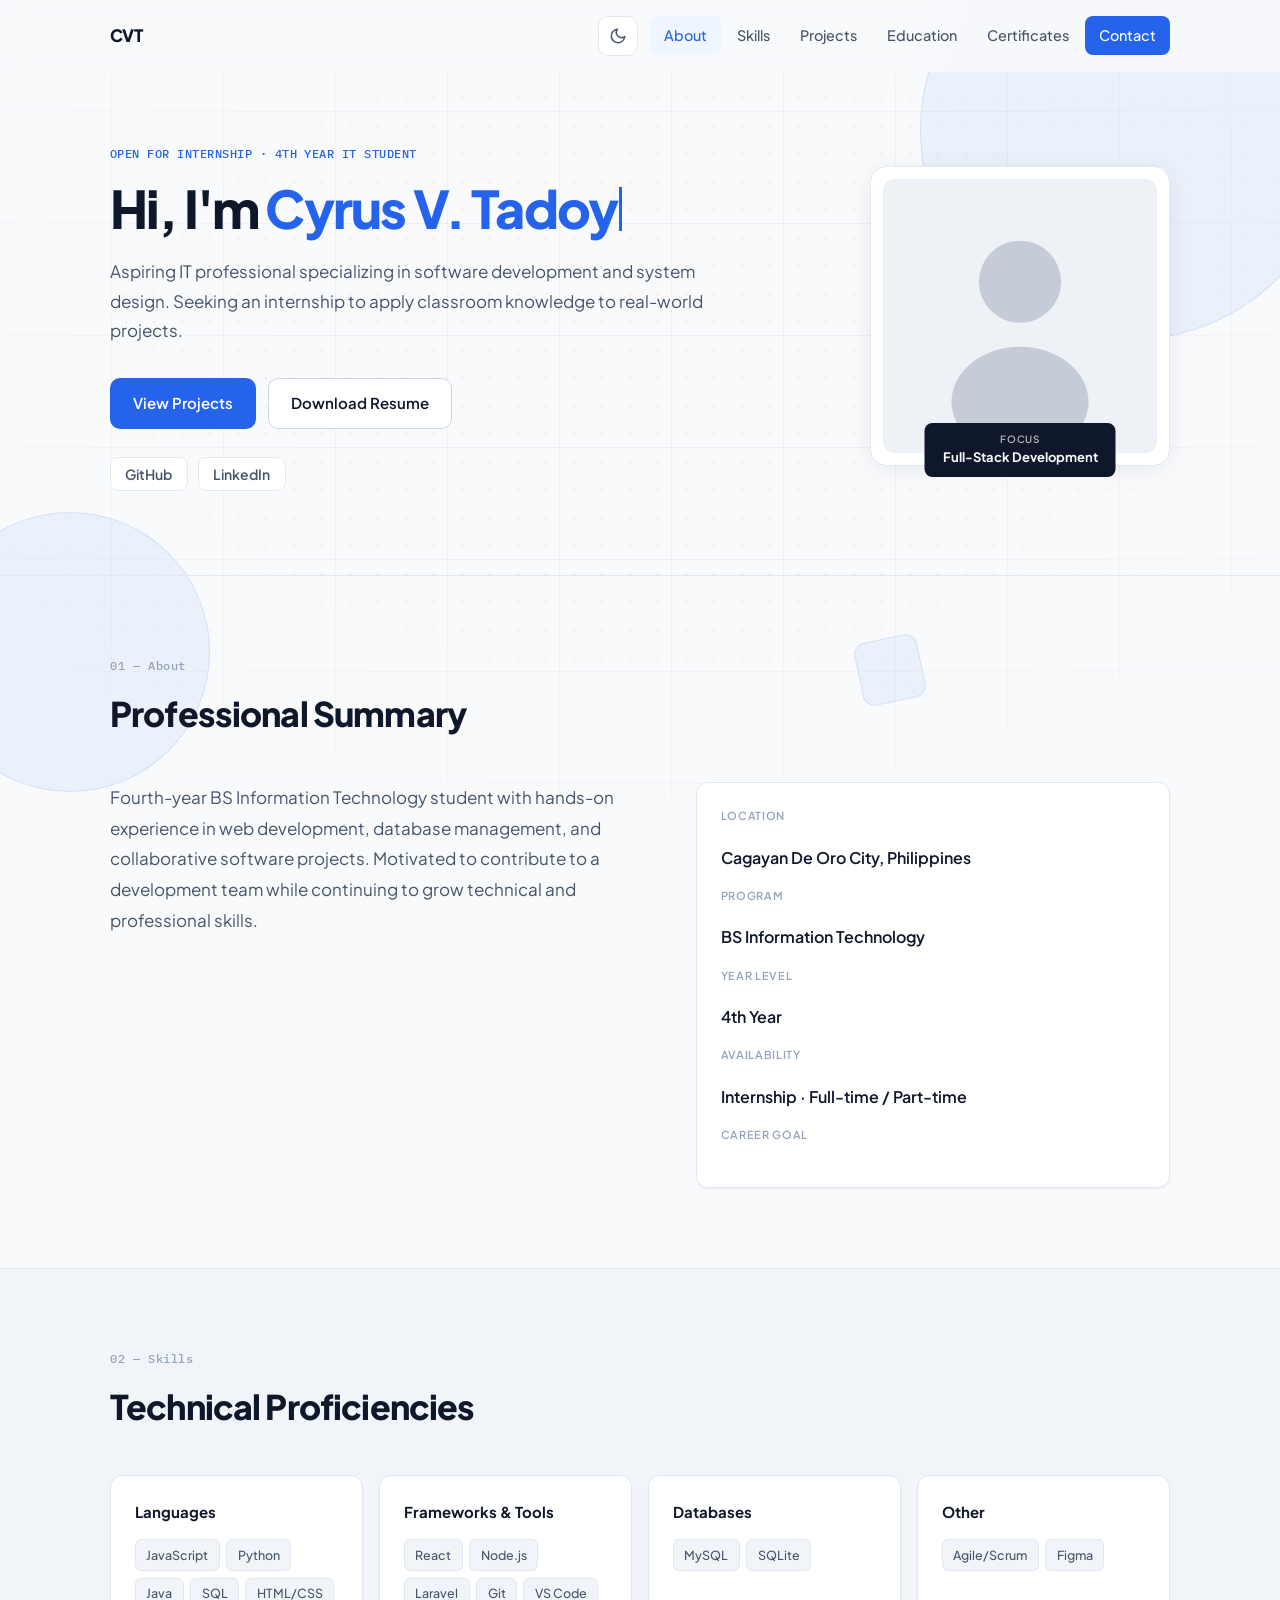
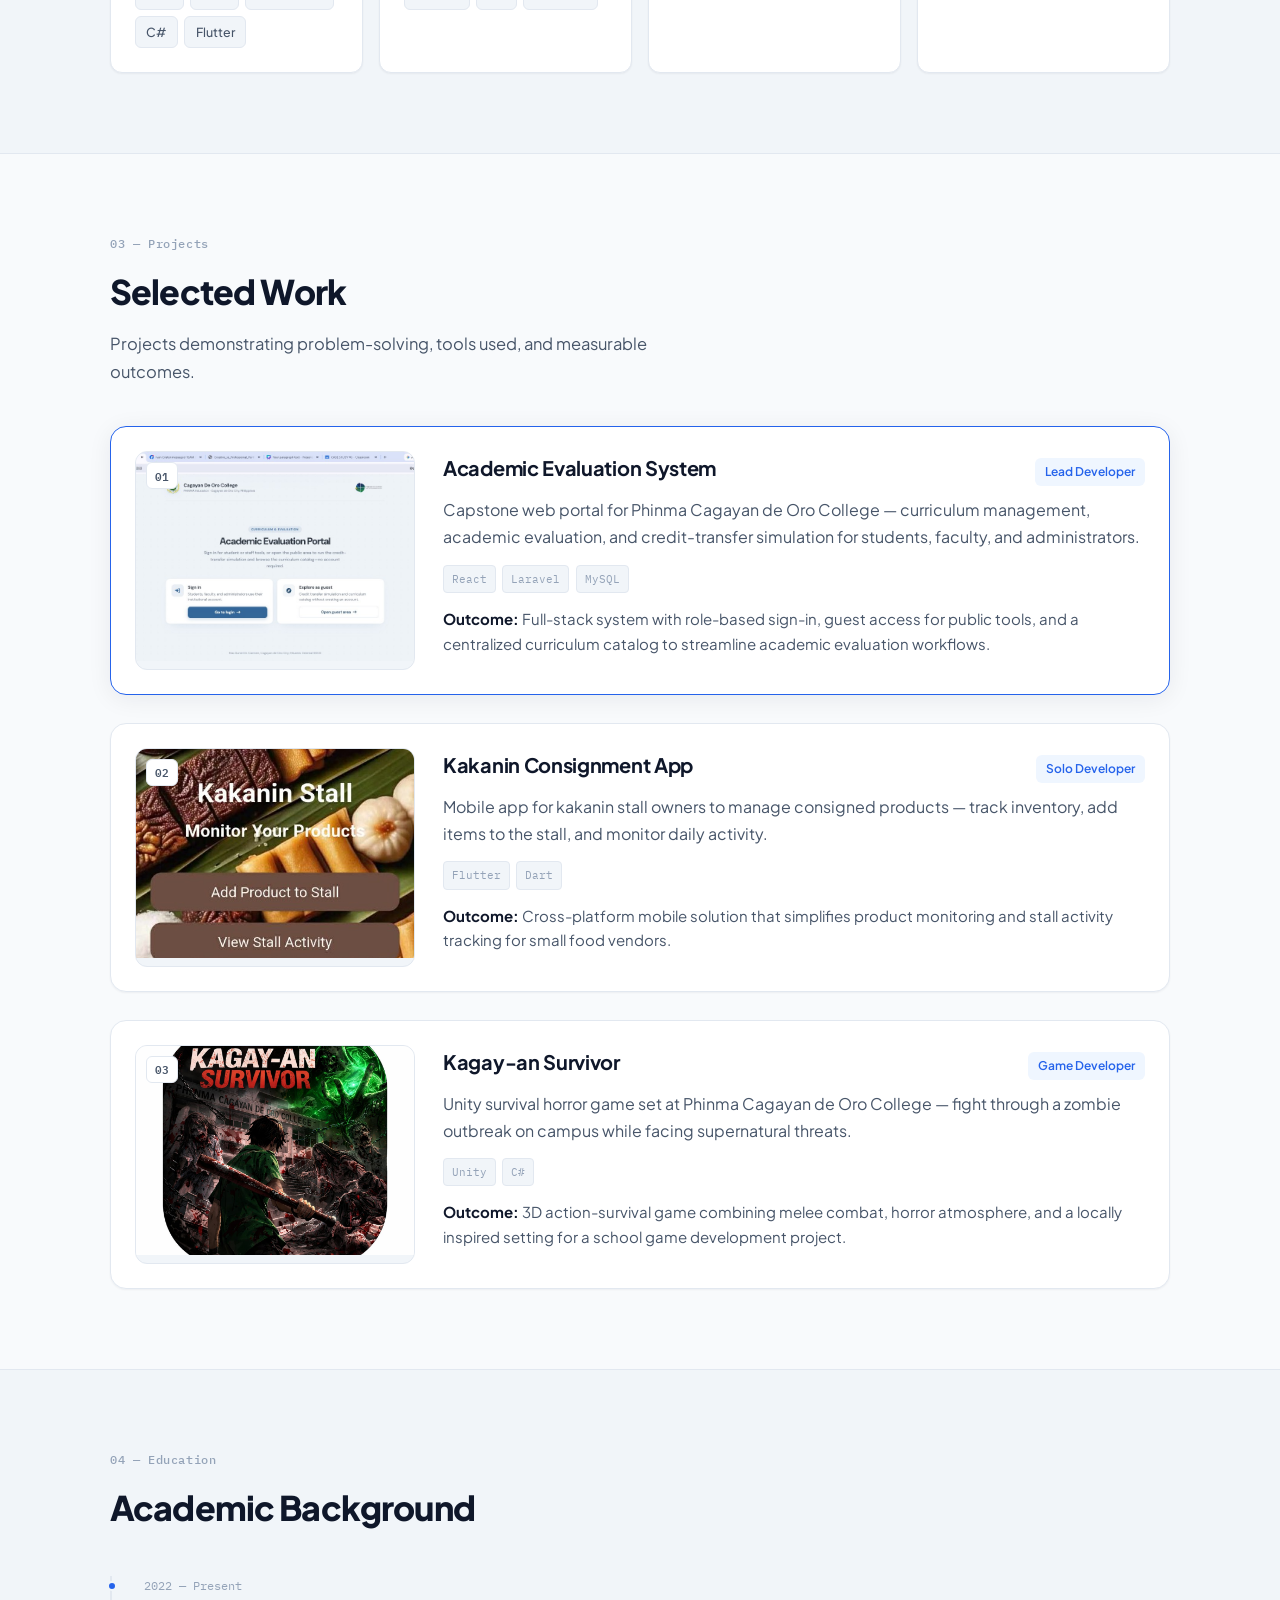
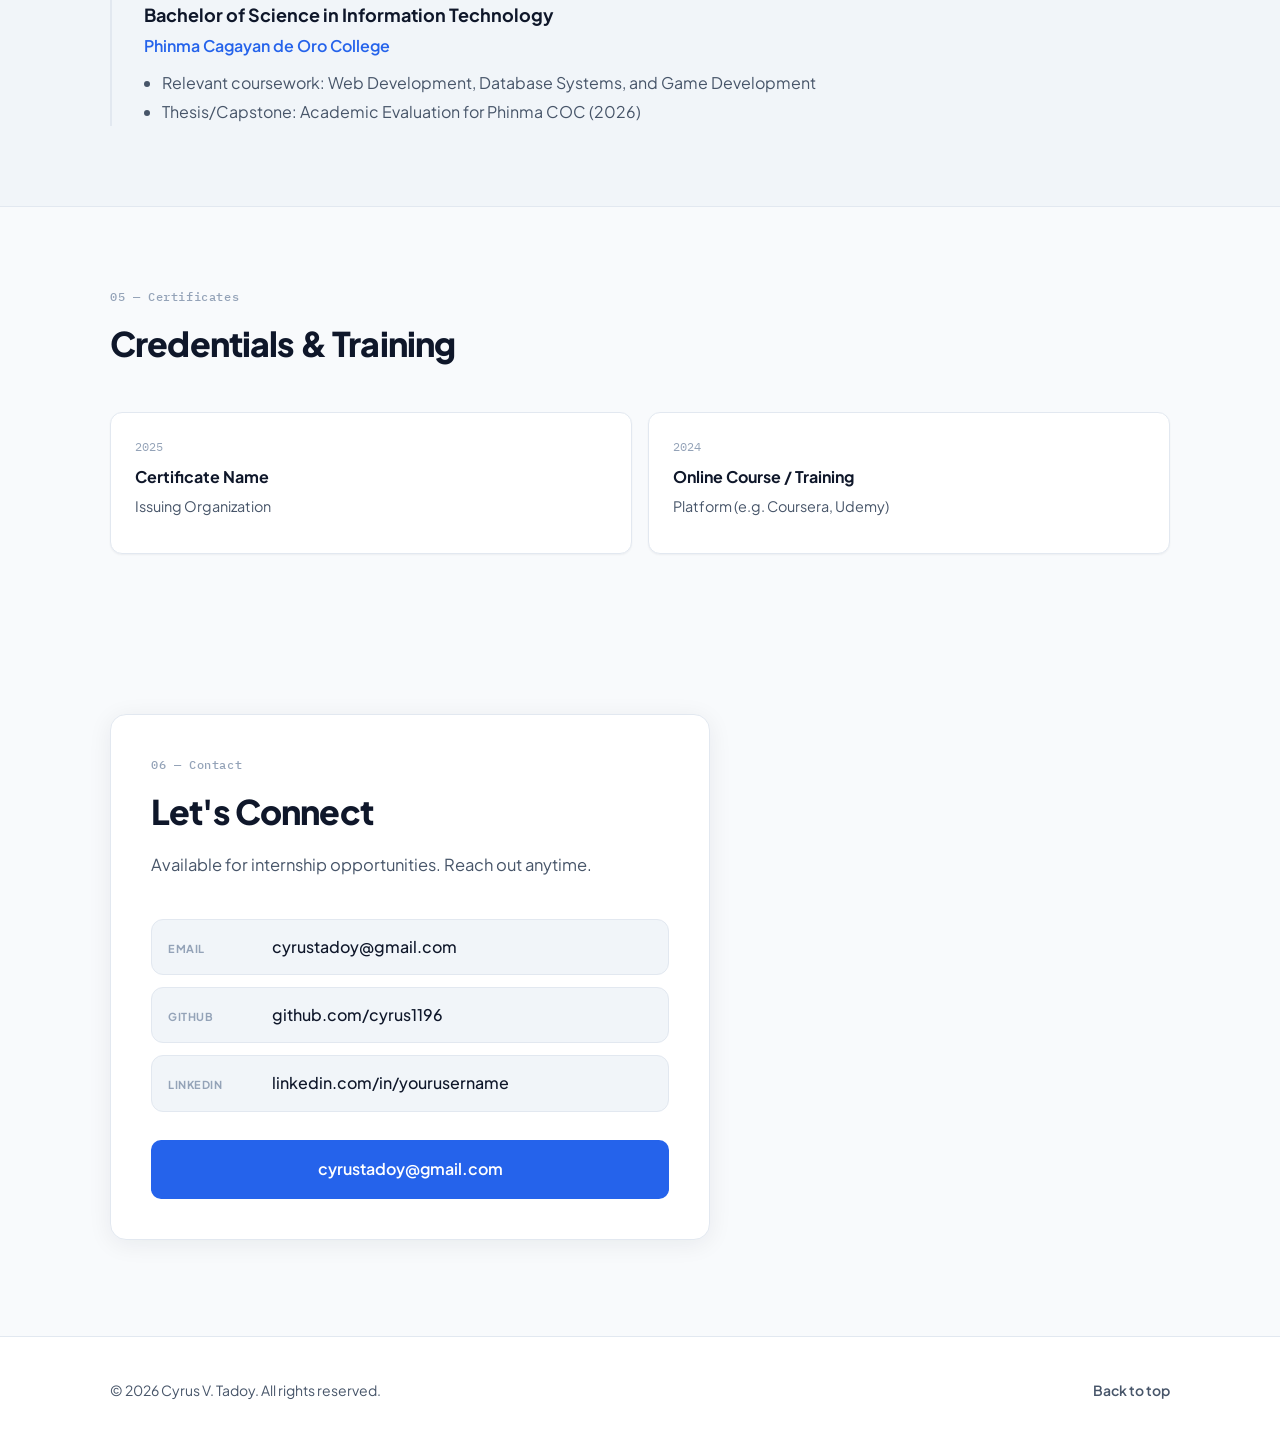
==== index.html @ 75dd5d5f "Add files via upload" ====
<!DOCTYPE html>

<html lang="en" data-theme="light">

<head>

  <meta charset="UTF-8">

  <meta name="viewport" content="width=device-width, initial-scale=1.0">

  <meta name="description" content="Professional portfolio — BS Information Technology">

  <title>Your Name | IT Portfolio</title>

  <link rel="preconnect" href="https://fonts.googleapis.com">

  <link rel="preconnect" href="https://fonts.gstatic.com" crossorigin>

  <link href="https://fonts.googleapis.com/css2?family=Plus+Jakarta+Sans:ital,wght@0,400;0,500;0,600;0,700;0,800;1,400&family=IBM+Plex+Mono:wght@400;500&display=swap" rel="stylesheet">

  <link rel="stylesheet" href="styles.css">

  <script>

    (function () {

      const saved = localStorage.getItem("theme");

      const prefersDark = window.matchMedia("(prefers-color-scheme: dark)").matches;

      document.documentElement.setAttribute("data-theme", saved || (prefersDark ? "dark" : "light"));

    })();

  </script>

</head>

<body>
  <div class="page-bg" aria-hidden="true">
    <div class="page-bg__grid"></div>
    <div class="page-bg__ring page-bg__ring--1"></div>
    <div class="page-bg__ring page-bg__ring--2"></div>
    <div class="page-bg__block page-bg__block--1"></div>
    <div class="page-bg__block page-bg__block--2"></div>
  </div>

  <a class="skip-link" href="#main">Skip to content</a>



  <header class="site-header" id="top">

    <div class="container header-inner">

      <a class="logo" href="#top"><span class="logo-mark" data-field="initials">CVT</span></a>

      <div class="header-actions">

        <button class="theme-toggle" type="button" aria-label="Toggle light/dark mode">

          <svg class="icon-sun" xmlns="http://www.w3.org/2000/svg" viewBox="0 0 24 24" fill="none" stroke="currentColor" stroke-width="2" stroke-linecap="round" stroke-linejoin="round" aria-hidden="true">

            <circle cx="12" cy="12" r="4"/><path d="M12 2v2M12 20v2M4.93 4.93l1.41 1.41M17.66 17.66l1.41 1.41M2 12h2M20 12h2M4.93 19.07l1.41-1.41M17.66 6.34l1.41-1.41"/>

          </svg>

          <svg class="icon-moon" xmlns="http://www.w3.org/2000/svg" viewBox="0 0 24 24" fill="none" stroke="currentColor" stroke-width="2" stroke-linecap="round" stroke-linejoin="round" aria-hidden="true">

            <path d="M21 12.79A9 9 0 1 1 11.21 3 7 7 0 0 0 21 12.79z"/>

          </svg>

        </button>

        <nav class="nav" aria-label="Primary">

          <button class="nav-toggle" aria-expanded="false" aria-controls="nav-menu" aria-label="Toggle menu">

            <span></span>

            <span></span>

          </button>

          <ul class="nav-menu" id="nav-menu">

            <li><a href="#about">About</a></li>

            <li><a href="#skills">Skills</a></li>

            <li><a href="#projects">Projects</a></li>

            <li><a href="#education">Education</a></li>

            <li><a href="#certificates">Certificates</a></li>

            <li><a href="#contact" class="nav-cta">Contact</a></li>

          </ul>

        </nav>

      </div>

    </div>

  </header>



  <main id="main">

    <section class="hero">

      <div class="container hero-grid">

        <div class="hero-content">

          <p class="eyebrow hero-animate" data-field="status" style="--i: 0">Open for Internship · 4th Year IT Student</p>

          <h1 class="hero-title hero-animate" style="--i: 1">

            Hi, I'm <span class="hero-name" id="typed-name" aria-label="Cyrus V. Tadoy"></span>

          </h1>

          <p class="hero-summary hero-animate" data-field="summary" style="--i: 2">

            Aspiring IT professional specializing in software development and system design.

            Seeking an internship to apply classroom knowledge to real-world projects.

          </p>

          <div class="hero-actions hero-animate" style="--i: 3">

            <a href="#projects" class="btn btn-primary">View Projects</a>

            <a href="#" class="btn btn-secondary" data-field="resumeLink" data-link>Download Resume</a>

          </div>

          <ul class="hero-links hero-animate" id="social-links" aria-label="Social links" style="--i: 4"></ul>

        </div>

        <div class="hero-visual hero-animate" style="--i: 2">

          <div class="photo-frame">

            <img src="assets/profile-placeholder.svg" alt="" data-field="photo" data-src width="320" height="320">

            <div class="photo-badge">

              <span class="badge-label">Focus</span>

              <span class="badge-value" data-field="specialization">Full-Stack Development</span>

            </div>

          </div>

        </div>

      </div>

    </section>



    <section class="section reveal" id="about">

      <div class="container">

        <div class="section-header">

          <span class="section-label">01 — About</span>

          <h2>Professional Summary</h2>

        </div>

        <div class="about-grid">

          <p class="about-text" data-field="about">

            Fourth-year BS Information Technology student with hands-on experience in web

            development, database management, and collaborative software projects. Motivated to

            contribute to a development team while continuing to grow technical and professional skills.

          </p>

          <dl class="about-details" id="about-details"></dl>

        </div>

      </div>

    </section>



    <section class="section section-alt reveal" id="skills">

      <div class="container">

        <div class="section-header">

          <span class="section-label">02 — Skills</span>

          <h2>Technical Proficiencies</h2>

        </div>

        <div class="skills-grid" id="skills-grid"></div>

      </div>

    </section>



    <section class="section reveal" id="projects">

      <div class="container">

        <div class="section-header">

          <span class="section-label">03 — Projects</span>

          <h2>Selected Work</h2>

          <p class="section-desc">Projects demonstrating problem-solving, tools used, and measurable outcomes.</p>

        </div>

        <div class="projects-list" id="projects-list"></div>

      </div>

    </section>



    <section class="section section-alt reveal" id="education">

      <div class="container">

        <div class="section-header">

          <span class="section-label">04 — Education</span>

          <h2>Academic Background</h2>

        </div>

        <div class="timeline" id="education-list"></div>

      </div>

    </section>



    <section class="section reveal" id="certificates">

      <div class="container">

        <div class="section-header">

          <span class="section-label">05 — Certificates</span>

          <h2>Credentials & Training</h2>

        </div>

        <div class="cert-grid" id="certificates-list"></div>

      </div>

    </section>



    <section class="section section-contact reveal" id="contact">

      <div class="container">

        <div class="contact-card">

          <div class="section-header">

            <span class="section-label">06 — Contact</span>

            <h2>Let's Connect</h2>

            <p class="section-desc">Available for internship opportunities. Reach out anytime.</p>

          </div>

          <ul class="contact-list" id="contact-list"></ul>

          <a href="mailto:cyrustadoy@gmail.com" class="btn btn-primary btn-large" data-field="email" data-mailto>cyrustadoy@gmail.com</a>

        </div>

      </div>

    </section>

  </main>



  <footer class="site-footer">

    <div class="container footer-inner">

      <p>&copy; <span id="year"></span> <span data-field="fullName">Cyrus V. Tadoy</span>. All rights reserved.</p>

      <a href="#top" class="back-to-top">Back to top</a>

    </div>

  </footer>



  <script src="content.js"></script>

  <script src="script.js"></script>

</body>

</html>
---- styles.css ----
/* ── Theme tokens (no gradients) ──────────────────────────── */
:root,
[data-theme="light"] {
  color-scheme: light;
  --bg: #f8fafc;
  --bg-alt: #f1f5f9;
  --surface: #ffffff;
  --text: #0f172a;
  --text-muted: #475569;
  --text-light: #94a3b8;
  --accent: #2563eb;
  --accent-hover: #1d4ed8;
  --accent-soft: #eff6ff;
  --border: #e2e8f0;
  --border-strong: #cbd5e1;
  --shadow-sm: 0 1px 2px rgba(15, 23, 42, 0.05);
  --shadow: 0 4px 24px rgba(15, 23, 42, 0.07);
  --shadow-lg: 0 12px 40px rgba(15, 23, 42, 0.1);
  --header-bg: rgba(248, 250, 252, 0.85);
  --header-scrolled: rgba(255, 255, 255, 0.95);
  --toggle-bg: #ffffff;
  --bg-dot: rgba(15, 23, 42, 0.07);
  --bg-line: rgba(15, 23, 42, 0.04);
  --bg-shape: rgba(37, 99, 235, 0.06);
  --bg-shape-border: rgba(37, 99, 235, 0.12);
  --bg-glow: transparent;
}

[data-theme="dark"] {
  color-scheme: dark;
  --bg: #0c0c0e;
  --bg-alt: #111114;
  --surface: #18181b;
  --text: #f4f4f5;
  --text-muted: #a1a1aa;
  --text-light: #71717a;
  --accent: #3b82f6;
  --accent-hover: #60a5fa;
  --accent-soft: rgba(59, 130, 246, 0.12);
  --border: #27272a;
  --border-strong: #3f3f46;
  --shadow-sm: 0 1px 2px rgba(0, 0, 0, 0.3);
  --shadow: 0 4px 24px rgba(0, 0, 0, 0.35);
  --shadow-lg: 0 12px 40px rgba(0, 0, 0, 0.45);
  --header-bg: rgba(12, 12, 14, 0.85);
  --header-scrolled: rgba(24, 24, 27, 0.95);
  --toggle-bg: #27272a;
  --bg-dot: rgba(96, 165, 250, 0.18);
  --bg-line: rgba(96, 165, 250, 0.07);
  --bg-shape: rgba(59, 130, 246, 0.06);
  --bg-shape-border: rgba(96, 165, 250, 0.28);
  --bg-glow: rgba(59, 130, 246, 0.12);
}

:root {
  --radius: 12px;
  --radius-lg: 16px;
  --font: "Plus Jakarta Sans", system-ui, sans-serif;
  --font-mono: "IBM Plex Mono", monospace;
  --container: 1060px;
  --header-h: 72px;
  --ease: cubic-bezier(0.22, 1, 0.36, 1);
}

*, *::before, *::after { box-sizing: border-box; }

html {
  scroll-behavior: smooth;
  scroll-padding-top: calc(var(--header-h) + 20px);
}

body {
  margin: 0;
  font-family: var(--font);
  font-size: 1rem;
  line-height: 1.65;
  color: var(--text);
  background: var(--bg);
  -webkit-font-smoothing: antialiased;
  transition: background 0.25s, color 0.25s;
  position: relative;
}

/* ── Background pattern ─────────────────────────────────────── */
.page-bg {
  position: fixed;
  inset: 0;
  z-index: 0;
  pointer-events: none;
  overflow: hidden;
  background: var(--bg);
  transition: background 0.25s;
}

.page-bg__grid {
  position: absolute;
  inset: 0;
  background-image:
    radial-gradient(circle, var(--bg-dot) 1px, transparent 1px),
    linear-gradient(var(--bg-line) 1px, transparent 1px),
    linear-gradient(90deg, var(--bg-line) 1px, transparent 1px);
  background-size: 28px 28px, 112px 112px, 112px 112px;
  background-position: 0 0, -1px -1px, -1px -1px;
  mask-image: radial-gradient(ellipse 90% 80% at 50% 40%, black 30%, transparent 85%);
  transition: opacity 0.25s;
}

[data-theme="dark"] .page-bg__grid {
  mask-image: radial-gradient(ellipse 100% 95% at 50% 45%, black 50%, transparent 95%);
  opacity: 0.95;
}

.page-bg__ring {
  position: absolute;
  border: 1px solid var(--bg-shape-border);
  border-radius: 50%;
  background: var(--bg-shape);
  transition: border-color 0.25s, background 0.25s, box-shadow 0.25s;
}

[data-theme="dark"] .page-bg__ring {
  box-shadow: 0 0 80px var(--bg-glow);
}

.page-bg__ring--1 {
  width: 420px;
  height: 420px;
  top: -80px;
  right: -60px;
}

.page-bg__ring--2 {
  width: 280px;
  height: 280px;
  bottom: 12%;
  left: -70px;
}

.page-bg__block {
  position: absolute;
  border: 1px solid var(--bg-shape-border);
  background: var(--bg-shape);
  border-radius: 20px;
  transition: border-color 0.25s, background 0.25s, box-shadow 0.25s;
}

[data-theme="dark"] .page-bg__block {
  box-shadow: 0 0 48px var(--bg-glow);
}

.page-bg__block--1 {
  width: 120px;
  height: 120px;
  top: 28%;
  right: 12%;
  transform: rotate(18deg);
}

.page-bg__block--2 {
  width: 64px;
  height: 64px;
  bottom: 22%;
  right: 28%;
  transform: rotate(-12deg);
  border-radius: 12px;
}

[data-theme="dark"] .page-bg__ring--1 {
  width: 460px;
  height: 460px;
  border-width: 1.5px;
}

[data-theme="dark"] .page-bg__block--1 {
  background: rgba(59, 130, 246, 0.08);
}

.container {
  width: min(100% - 2rem, var(--container));
  margin-inline: auto;
  position: relative;
  z-index: 1;
}

.site-header,
.site-footer,
main {
  position: relative;
  z-index: 1;
}

img { display: block; max-width: 100%; height: auto; }

a { color: var(--accent); text-decoration: none; }
a:hover { text-decoration: none; }

.skip-link {
  position: absolute;
  top: -100%;
  left: 1rem;
  z-index: 999;
  padding: 0.5rem 1rem;
  background: var(--accent);
  color: #fff;
  border-radius: 6px;
}
.skip-link:focus { top: 1rem; }

/* ── Header ─────────────────────────────────────────────────── */
.site-header {
  position: sticky;
  top: 0;
  z-index: 100;
  height: var(--header-h);
  background: var(--header-bg);
  backdrop-filter: blur(12px);
  -webkit-backdrop-filter: blur(12px);
  border-bottom: 1px solid transparent;
  transition: background 0.25s, border-color 0.25s, box-shadow 0.25s;
}

.site-header.is-scrolled {
  background: var(--header-scrolled);
  border-color: var(--border);
  box-shadow: var(--shadow-sm);
}

.header-inner {
  display: flex;
  align-items: center;
  justify-content: space-between;
  height: 100%;
  gap: 1rem;
}

.header-actions {
  display: flex;
  align-items: center;
  gap: 0.75rem;
}

.logo { text-decoration: none; }

.logo-mark {
  font-weight: 800;
  font-size: 1.0625rem;
  letter-spacing: -0.03em;
  color: var(--text);
  transition: color 0.2s;
}

.logo:hover .logo-mark { color: var(--accent); }

.theme-toggle {
  display: flex;
  align-items: center;
  justify-content: center;
  width: 40px;
  height: 40px;
  padding: 0;
  border: 1px solid var(--border);
  border-radius: 10px;
  background: var(--toggle-bg);
  color: var(--text-muted);
  cursor: pointer;
  transition: border-color 0.2s, color 0.2s, background 0.25s;
}

.theme-toggle:hover {
  color: var(--text);
  border-color: var(--border-strong);
}

.theme-toggle svg {
  width: 18px;
  height: 18px;
}

.theme-toggle .icon-sun { display: none; }
.theme-toggle .icon-moon { display: block; }

[data-theme="dark"] .theme-toggle .icon-sun { display: block; }
[data-theme="dark"] .theme-toggle .icon-moon { display: none; }

.nav-menu {
  display: flex;
  align-items: center;
  gap: 0.125rem;
  list-style: none;
  margin: 0;
  padding: 0;
}

.nav-menu a {
  display: block;
  padding: 0.5rem 0.875rem;
  font-size: 0.9rem;
  font-weight: 500;
  color: var(--text-muted);
  border-radius: 8px;
  transition: color 0.2s, background 0.2s;
}

.nav-menu a:hover {
  color: var(--text);
  background: var(--accent-soft);
}

.nav-menu a.is-active {
  color: var(--accent);
  background: var(--accent-soft);
}

.nav-cta {
  color: #fff !important;
  background: var(--accent) !important;
}

.nav-cta:hover {
  background: var(--accent-hover) !important;
}

.nav-toggle {
  display: none;
  flex-direction: column;
  gap: 5px;
  padding: 8px;
  background: none;
  border: none;
  cursor: pointer;
}

.nav-toggle span {
  display: block;
  width: 22px;
  height: 2px;
  background: var(--text);
  border-radius: 1px;
}

/* ── Buttons ────────────────────────────────────────────────── */
.btn {
  display: inline-flex;
  align-items: center;
  justify-content: center;
  padding: 0.75rem 1.375rem;
  font-family: inherit;
  font-size: 0.9375rem;
  font-weight: 600;
  border-radius: 10px;
  border: 1px solid transparent;
  cursor: pointer;
  text-decoration: none;
  transition: background 0.2s, border-color 0.2s, color 0.2s, transform 0.2s var(--ease);
}

.btn:hover { transform: translateY(-1px); }

.btn-primary {
  background: var(--accent);
  color: #fff;
}

.btn-primary:hover {
  background: var(--accent-hover);
  color: #fff;
}

.btn-secondary {
  background: var(--surface);
  color: var(--text);
  border-color: var(--border-strong);
}

.btn-secondary:hover {
  border-color: var(--accent);
  color: var(--accent);
}

.btn-large { padding: 0.95rem 1.75rem; font-size: 1rem; width: 100%; }

/* ── Hero ───────────────────────────────────────────────────── */
.hero {
  padding: 4.5rem 0 5.5rem;
  border-bottom: 1px solid var(--border);
}

.hero-grid {
  display: grid;
  grid-template-columns: 1fr 300px;
  gap: 3rem;
  align-items: center;
}

.hero-animate {
  opacity: 0;
  transform: translateY(20px);
  animation: fadeUp 0.7s var(--ease) forwards;
  animation-delay: calc(0.08s + var(--i, 0) * 0.09s);
}

.eyebrow {
  margin: 0 0 1rem;
  font-family: var(--font-mono);
  font-size: 0.75rem;
  font-weight: 500;
  color: var(--accent);
  letter-spacing: 0.04em;
  text-transform: uppercase;
}

.hero-title {
  margin: 0 0 1.25rem;
  font-size: clamp(2.25rem, 5vw, 3.25rem);
  font-weight: 800;
  line-height: 1.1;
  letter-spacing: -0.035em;
  color: var(--text);
}

.hero-name {
  color: var(--accent);
  display: inline;
}

.typing-cursor {
  display: inline-block;
  width: 3px;
  height: 0.85em;
  margin-left: 2px;
  vertical-align: -0.05em;
  background: var(--accent);
  animation: cursorBlink 0.9s step-end infinite;
}

.typing-cursor.is-done {
  animation: cursorBlink 1.1s step-end infinite;
}

@keyframes cursorBlink {
  0%, 100% { opacity: 1; }
  50% { opacity: 0; }
}

.hero-summary {
  margin: 0 0 2rem;
  max-width: 52ch;
  font-size: 1.0625rem;
  color: var(--text-muted);
  line-height: 1.75;
}

.hero-actions {
  display: flex;
  flex-wrap: wrap;
  gap: 0.75rem;
  margin-bottom: 2rem;
}

.hero-links {
  display: flex;
  flex-wrap: wrap;
  gap: 0.625rem;
  list-style: none;
  margin: 0;
  padding: 0;
}

.hero-links a {
  padding: 0.45rem 0.9rem;
  font-size: 0.875rem;
  font-weight: 600;
  color: var(--text-muted);
  background: var(--surface);
  border: 1px solid var(--border);
  border-radius: 8px;
  transition: color 0.2s, border-color 0.2s, transform 0.2s;
}

.hero-links a:hover {
  color: var(--accent);
  border-color: var(--accent);
  transform: translateY(-1px);
}

.hero-visual { animation-delay: 0.3s !important; }

.photo-frame {
  position: relative;
  padding: 0.75rem;
  background: var(--surface);
  border: 1px solid var(--border);
  border-radius: var(--radius-lg);
  box-shadow: var(--shadow);
}

.photo-frame img {
  width: 100%;
  aspect-ratio: 1;
  object-fit: cover;
  border-radius: calc(var(--radius-lg) - 4px);
  background: var(--bg-alt);
}

.photo-badge {
  position: absolute;
  bottom: -0.75rem;
  left: 50%;
  transform: translateX(-50%);
  display: flex;
  flex-direction: column;
  align-items: center;
  padding: 0.5rem 1.125rem;
  background: var(--text);
  color: var(--bg);
  border-radius: 8px;
  white-space: nowrap;
}

[data-theme="dark"] .photo-badge {
  background: var(--surface);
  color: var(--text);
  border: 1px solid var(--border);
}

.badge-label {
  font-size: 0.625rem;
  font-weight: 600;
  text-transform: uppercase;
  letter-spacing: 0.07em;
  opacity: 0.7;
}

.badge-value {
  font-size: 0.8125rem;
  font-weight: 700;
}

/* ── Scroll reveal ──────────────────────────────────────────── */
.reveal {
  opacity: 0;
  transform: translateY(24px);
  transition: opacity 0.65s var(--ease), transform 0.65s var(--ease);
}

.reveal.is-visible {
  opacity: 1;
  transform: translateY(0);
}

.reveal .skill-card,
.reveal .project-card,
.reveal .timeline-item,
.reveal .cert-card {
  opacity: 0;
  transform: translateY(16px);
  transition: opacity 0.55s var(--ease), transform 0.55s var(--ease);
}

.reveal.is-visible .skill-card,
.reveal.is-visible .project-card,
.reveal.is-visible .timeline-item,
.reveal.is-visible .cert-card {
  opacity: 1;
  transform: translateY(0);
}

/* ── Sections ───────────────────────────────────────────────── */
.section {
  padding: 5rem 0;
}

.section-alt {
  background: var(--bg-alt);
  border-block: 1px solid var(--border);
}

[data-theme="dark"] .section-alt {
  background: rgba(17, 17, 20, 0.82);
  backdrop-filter: blur(4px);
}

.section-header {
  margin-bottom: 2.5rem;
  max-width: 600px;
}

.section-label {
  display: block;
  margin-bottom: 0.625rem;
  font-family: var(--font-mono);
  font-size: 0.75rem;
  font-weight: 500;
  color: var(--text-light);
  letter-spacing: 0.05em;
}

.section-header h2 {
  margin: 0 0 0.625rem;
  font-size: clamp(1.75rem, 3vw, 2.125rem);
  font-weight: 800;
  letter-spacing: -0.025em;
  color: var(--text);
}

.section-desc {
  margin: 0;
  color: var(--text-muted);
  font-size: 1.03125rem;
  line-height: 1.7;
}

/* ── About ──────────────────────────────────────────────────── */
.about-grid {
  display: grid;
  grid-template-columns: 1.15fr 1fr;
  gap: 2.5rem;
  align-items: start;
}

.about-text {
  margin: 0;
  font-size: 1.0625rem;
  color: var(--text-muted);
  line-height: 1.8;
}

.about-details {
  display: grid;
  gap: 1rem;
  margin: 0;
  padding: 1.5rem;
  background: var(--surface);
  border: 1px solid var(--border);
  border-radius: var(--radius);
  box-shadow: var(--shadow-sm);
}

.about-details dt {
  font-size: 0.6875rem;
  font-weight: 600;
  text-transform: uppercase;
  letter-spacing: 0.06em;
  color: var(--text-light);
}

.about-details dd {
  margin: 0.2rem 0 0;
  font-weight: 600;
  color: var(--text);
}

/* ── Skills ─────────────────────────────────────────────────── */
.skills-grid {
  display: grid;
  grid-template-columns: repeat(auto-fit, minmax(220px, 1fr));
  gap: 1rem;
}

.skill-card {
  padding: 1.5rem;
  background: var(--surface);
  border: 1px solid var(--border);
  border-radius: var(--radius);
  box-shadow: var(--shadow-sm);
  transition: border-color 0.2s, box-shadow 0.2s, transform 0.2s;
}

.skill-card:hover {
  border-color: var(--border-strong);
  box-shadow: var(--shadow);
  transform: translateY(-2px);
}

.skill-card h3 {
  margin: 0 0 0.875rem;
  font-size: 0.9375rem;
  font-weight: 700;
  color: var(--text);
}

.skill-tags {
  display: flex;
  flex-wrap: wrap;
  gap: 0.4rem;
  list-style: none;
  margin: 0;
  padding: 0;
}

.skill-tags li {
  padding: 0.3rem 0.65rem;
  font-size: 0.78rem;
  font-weight: 500;
  color: var(--text-muted);
  background: var(--bg-alt);
  border: 1px solid var(--border);
  border-radius: 6px;
}

/* ── Projects ───────────────────────────────────────────────── */
.projects-list {
  display: flex;
  flex-direction: column;
  gap: 1.75rem;
}

.project-card {
  display: grid;
  grid-template-columns: 280px 1fr;
  gap: 1.75rem;
  padding: 1.5rem;
  background: var(--surface);
  border: 1px solid var(--border);
  border-radius: var(--radius-lg);
  box-shadow: var(--shadow-sm);
  transition: border-color 0.25s, box-shadow 0.25s, transform 0.25s;
}

.project-card:hover {
  border-color: var(--border-strong);
  box-shadow: var(--shadow);
  transform: translateY(-2px);
}

.project-featured {
  border-color: var(--accent);
  box-shadow: var(--shadow);
}

.project-media {
  position: relative;
  border-radius: var(--radius);
  overflow: hidden;
  border: 1px solid var(--border);
  background: var(--bg-alt);
}

.project-media img {
  width: 100%;
  aspect-ratio: 4/3;
  object-fit: cover;
  transition: transform 0.4s var(--ease);
}

.project-card:hover .project-media img { transform: scale(1.03); }

.project-index {
  position: absolute;
  top: 0.625rem;
  left: 0.625rem;
  padding: 0.2rem 0.5rem;
  font-family: var(--font-mono);
  font-size: 0.6875rem;
  font-weight: 600;
  color: var(--text-muted);
  background: var(--surface);
  border: 1px solid var(--border);
  border-radius: 6px;
}

.project-header {
  display: flex;
  flex-wrap: wrap;
  align-items: baseline;
  justify-content: space-between;
  gap: 0.5rem;
  margin-bottom: 0.625rem;
}

.project-header h3 {
  margin: 0;
  font-size: 1.25rem;
  font-weight: 700;
  letter-spacing: -0.015em;
}

.project-role {
  font-size: 0.75rem;
  font-weight: 600;
  color: var(--accent);
  background: var(--accent-soft);
  padding: 0.25rem 0.625rem;
  border-radius: 6px;
}

.project-objective {
  margin: 0 0 0.875rem;
  color: var(--text-muted);
  line-height: 1.7;
}

.project-tools {
  display: flex;
  flex-wrap: wrap;
  gap: 0.4rem;
  list-style: none;
  margin: 0 0 0.875rem;
  padding: 0;
}

.project-tools li {
  font-family: var(--font-mono);
  font-size: 0.6875rem;
  color: var(--text-light);
  padding: 0.25rem 0.5rem;
  background: var(--bg-alt);
  border: 1px solid var(--border);
  border-radius: 4px;
}

.project-outcome {
  margin: 0 0 0.875rem;
  font-size: 0.9375rem;
  color: var(--text-muted);
  line-height: 1.65;
}

.project-outcome strong { color: var(--text); }

.project-links {
  display: flex;
  gap: 1.125rem;
}

.project-links a {
  font-size: 0.9rem;
  font-weight: 600;
}

/* ── Timeline ───────────────────────────────────────────────── */
.timeline {
  position: relative;
  padding-left: 2rem;
  border-left: 2px solid var(--border);
}

.timeline-item {
  position: relative;
  padding-bottom: 2.25rem;
}

.timeline-item:last-child { padding-bottom: 0; }

.timeline-marker {
  position: absolute;
  left: calc(-2rem - 5px);
  top: 0.35rem;
  width: 10px;
  height: 10px;
  background: var(--accent);
  border: 2px solid var(--bg-alt);
  border-radius: 50%;
}

.section:not(.section-alt) .timeline-marker {
  border-color: var(--bg);
}

.timeline-content time {
  display: block;
  margin-bottom: 0.3rem;
  font-family: var(--font-mono);
  font-size: 0.75rem;
  color: var(--text-light);
}

.timeline-content h3 {
  margin: 0 0 0.2rem;
  font-size: 1.125rem;
  font-weight: 700;
}

.timeline-school {
  margin: 0 0 0.625rem;
  font-weight: 600;
  color: var(--accent);
}

.timeline-content ul {
  margin: 0;
  padding-left: 1.125rem;
  color: var(--text-muted);
}

.timeline-content li + li { margin-top: 0.2rem; }

/* ── Certificates ───────────────────────────────────────────── */
.cert-grid {
  display: grid;
  grid-template-columns: repeat(auto-fit, minmax(250px, 1fr));
  gap: 1rem;
}

.cert-card {
  padding: 1.5rem;
  background: var(--surface);
  border: 1px solid var(--border);
  border-radius: var(--radius);
  box-shadow: var(--shadow-sm);
  transition: border-color 0.2s, box-shadow 0.2s, transform 0.2s;
}

.cert-card:hover {
  border-color: var(--border-strong);
  box-shadow: var(--shadow);
  transform: translateY(-2px);
}

.cert-date {
  display: block;
  margin-bottom: 0.4rem;
  font-family: var(--font-mono);
  font-size: 0.75rem;
  color: var(--text-light);
}

.cert-card h3 {
  margin: 0 0 0.3rem;
  font-size: 1rem;
  font-weight: 700;
}

.cert-card p {
  margin: 0 0 0.625rem;
  font-size: 0.9rem;
  color: var(--text-muted);
}

.cert-card a {
  font-size: 0.875rem;
  font-weight: 600;
}

/* ── Contact ────────────────────────────────────────────────── */
.section-contact { padding-bottom: 6rem; }

.contact-card {
  max-width: 600px;
  padding: 2.5rem;
  background: var(--surface);
  border: 1px solid var(--border);
  border-radius: var(--radius-lg);
  box-shadow: var(--shadow);
}

.contact-list {
  list-style: none;
  margin: 0 0 1.75rem;
  padding: 0;
  display: grid;
  gap: 0.75rem;
}

.contact-list li {
  display: grid;
  grid-template-columns: 90px 1fr;
  gap: 0.875rem;
  align-items: baseline;
  padding: 0.875rem 1rem;
  background: var(--bg-alt);
  border: 1px solid var(--border);
  border-radius: var(--radius);
}

.contact-list span {
  font-size: 0.6875rem;
  font-weight: 700;
  text-transform: uppercase;
  letter-spacing: 0.05em;
  color: var(--text-light);
}

.contact-list a {
  font-weight: 500;
  color: var(--text);
  word-break: break-all;
}

.contact-list a:hover { color: var(--accent); }

/* ── Footer ─────────────────────────────────────────────────── */
.site-footer {
  padding: 1.75rem 0;
  border-top: 1px solid var(--border);
  background: var(--surface);
}

.footer-inner {
  display: flex;
  align-items: center;
  justify-content: space-between;
  gap: 1rem;
  font-size: 0.875rem;
  color: var(--text-muted);
}

.back-to-top {
  font-weight: 600;
  color: var(--text-muted);
  transition: color 0.2s;
}

.back-to-top:hover { color: var(--accent); }

/* ── Keyframes ──────────────────────────────────────────────── */
@keyframes fadeUp {
  from { opacity: 0; transform: translateY(20px); }
  to { opacity: 1; transform: translateY(0); }
}

/* ── Responsive ─────────────────────────────────────────────── */
@media (max-width: 900px) {
  .hero-grid {
    grid-template-columns: 1fr;
    text-align: center;
  }

  .hero-summary { margin-inline: auto; }
  .hero-actions { justify-content: center; }
  .hero-links { justify-content: center; }

  .photo-frame {
    max-width: 260px;
    margin-inline: auto;
  }

  .about-grid,
  .project-card {
    grid-template-columns: 1fr;
  }

  .project-media img { aspect-ratio: 16/9; }
}

@media (max-width: 640px) {
  .nav-toggle { display: flex; }

  .nav-menu {
    position: fixed;
    inset: var(--header-h) 0 auto 0;
    flex-direction: column;
    align-items: stretch;
    padding: 1rem;
    background: var(--header-scrolled);
    backdrop-filter: blur(12px);
    border-bottom: 1px solid var(--border);
    transform: translateY(-110%);
    opacity: 0;
    pointer-events: none;
    transition: transform 0.25s, opacity 0.25s;
  }

  .nav-menu.is-open {
    transform: translateY(0);
    opacity: 1;
    pointer-events: auto;
  }

  .nav-menu a { padding: 0.8rem 1rem; }

  .section { padding: 3.5rem 0; }

  .contact-list li {
    grid-template-columns: 1fr;
    gap: 0.2rem;
  }

  .contact-card { padding: 1.75rem 1.25rem; }
}

@media (prefers-reduced-motion: reduce) {
  html { scroll-behavior: auto; }

  .hero-animate,
  .reveal {
    animation: none !important;
    transition: none !important;
    opacity: 1 !important;
    transform: none !important;
  }

  .typing-cursor { display: none; }
}
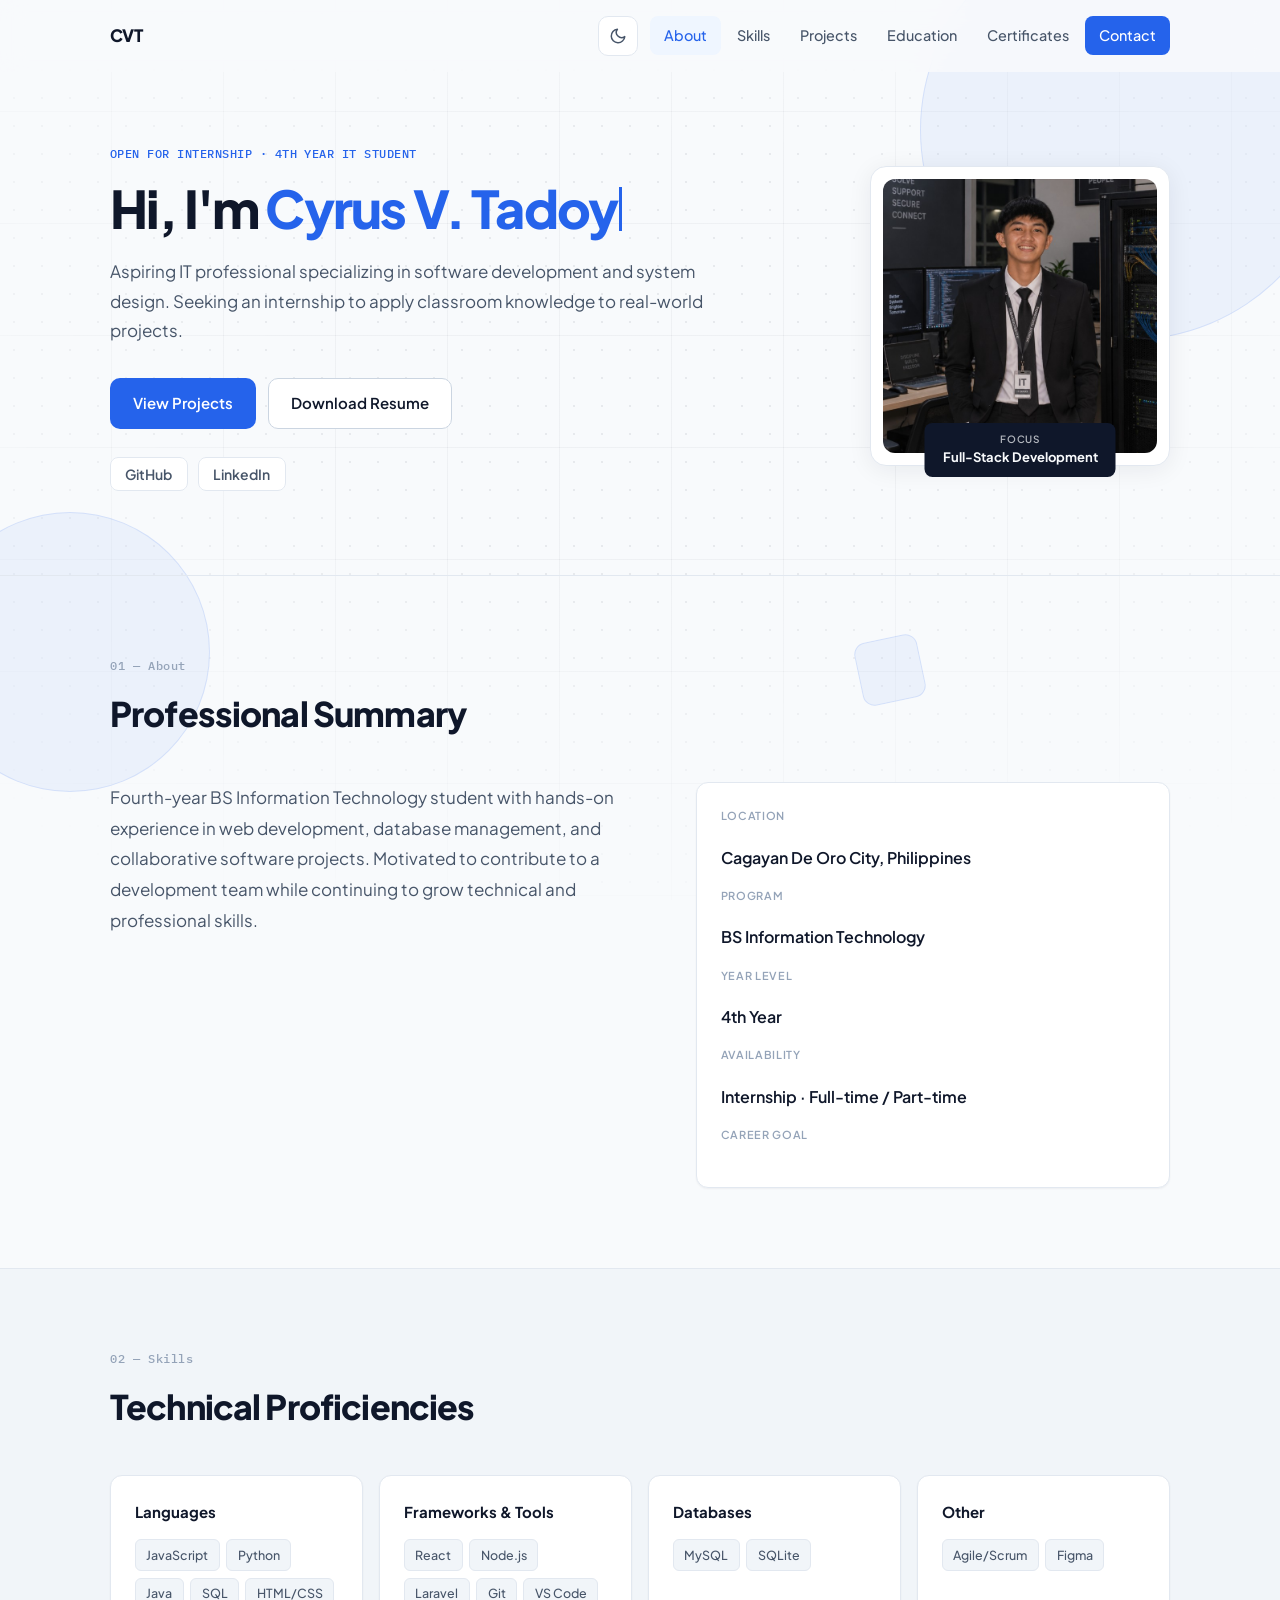
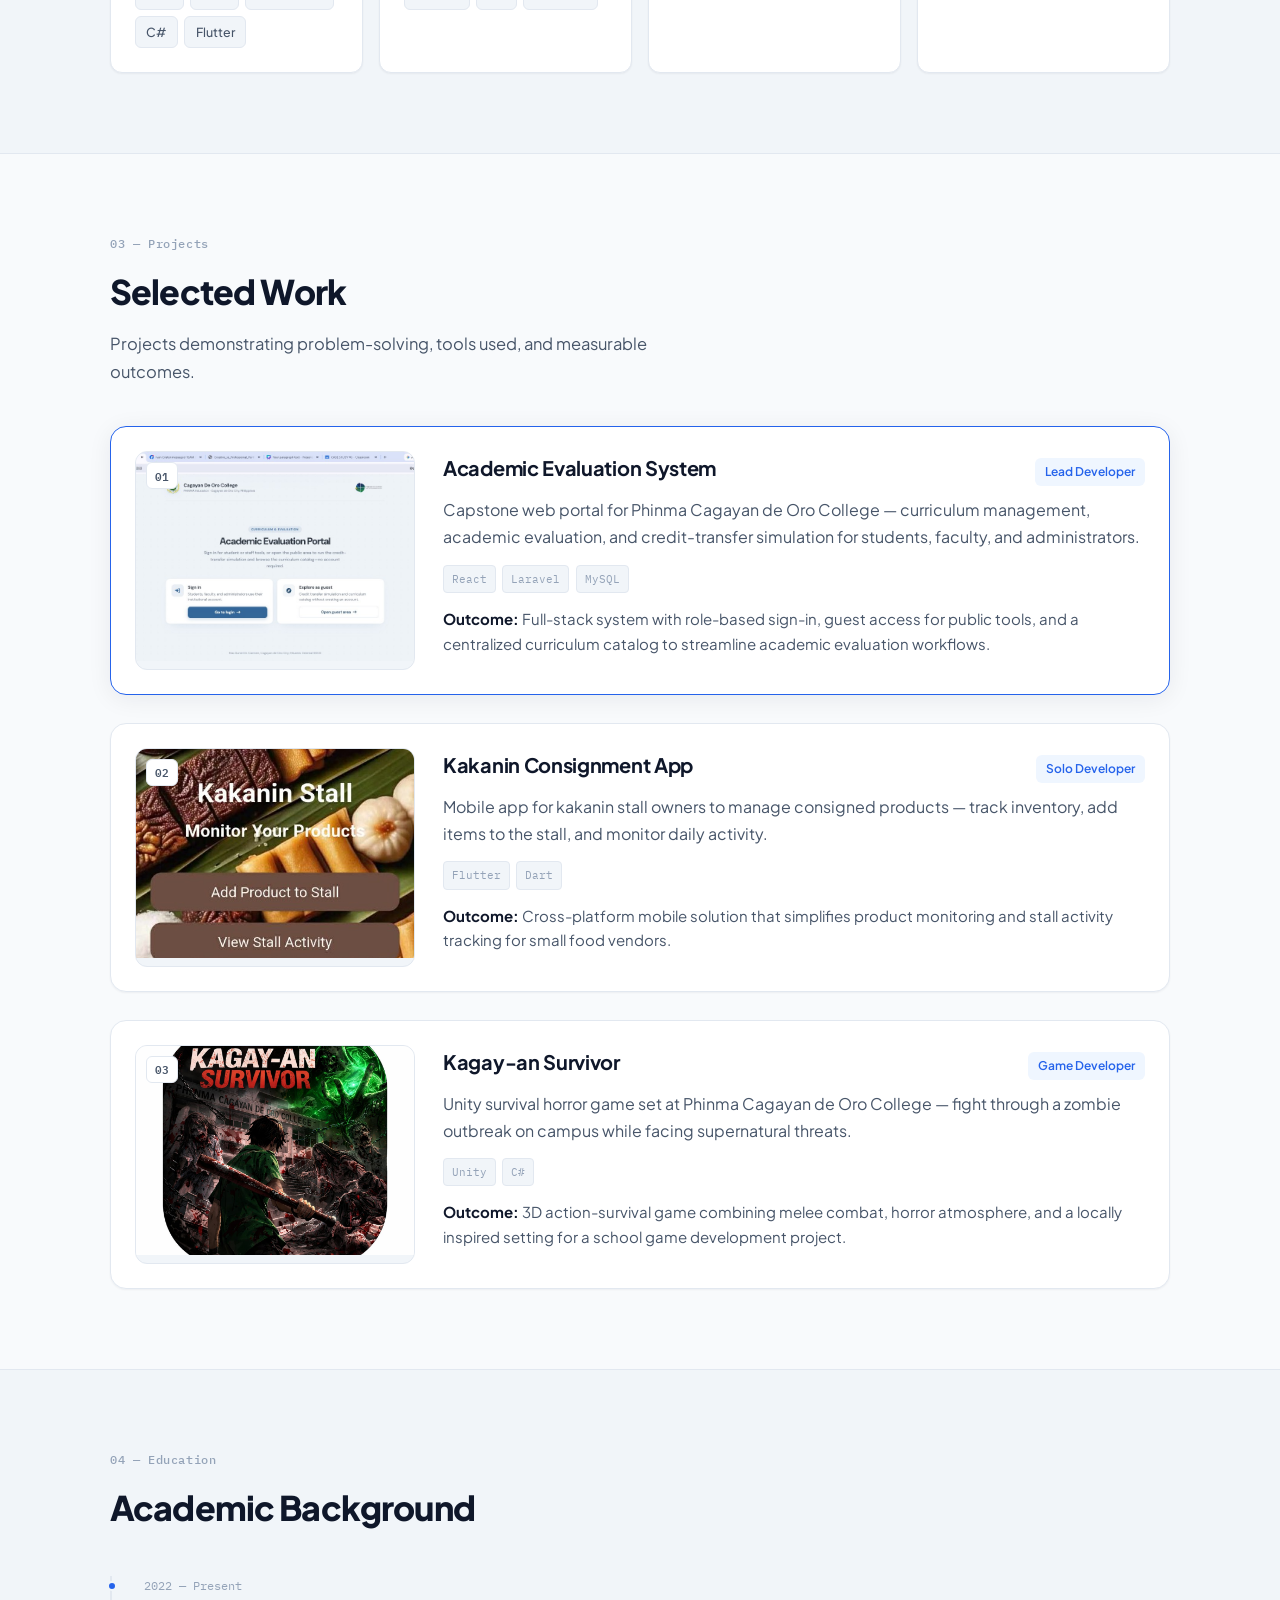
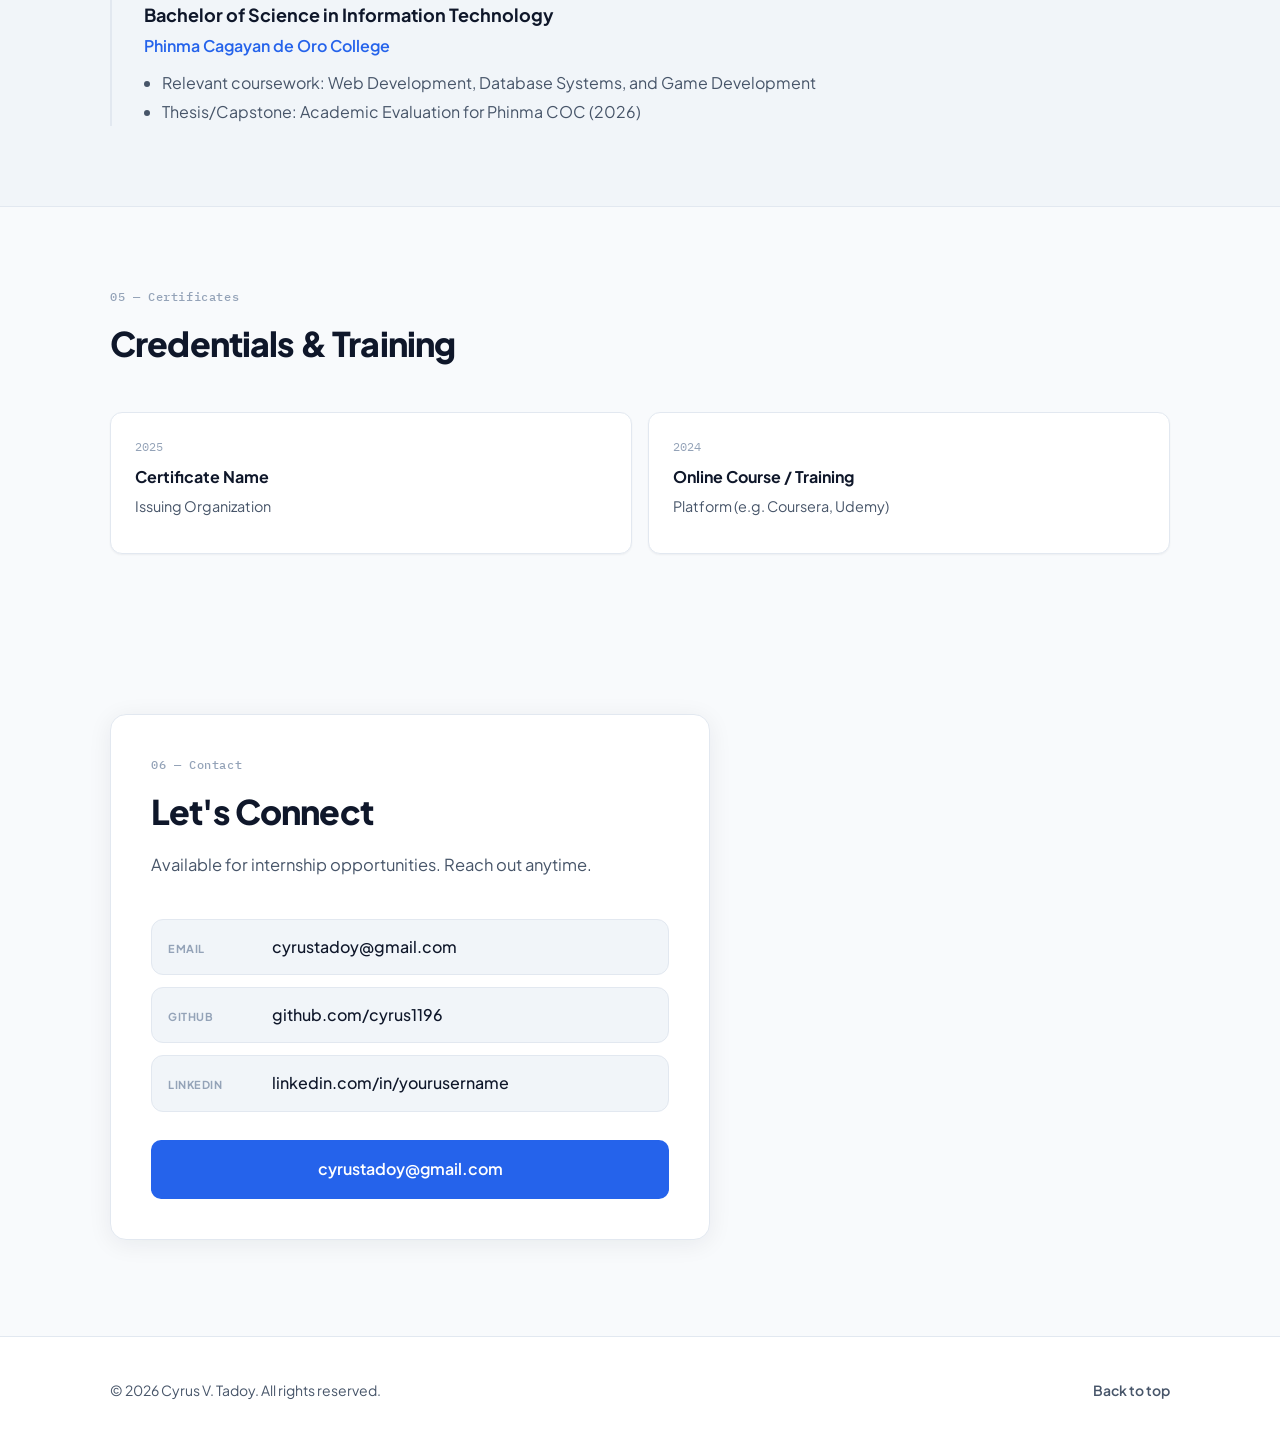
==== commit 33419a26: "Update professional portfolio with profile photo and project images. Co-authored-by: Cursor <cursora" ====
--- a/index.html
+++ b/index.html
@@ -1,340 +1,340 @@
-<!DOCTYPE html>
-
-<html lang="en" data-theme="light">
-
-<head>
-
-  <meta charset="UTF-8">
-
-  <meta name="viewport" content="width=device-width, initial-scale=1.0">
-
-  <meta name="description" content="Professional portfolio — BS Information Technology">
-
-  <title>Your Name | IT Portfolio</title>
-
-  <link rel="preconnect" href="https://fonts.googleapis.com">
-
-  <link rel="preconnect" href="https://fonts.gstatic.com" crossorigin>
-
-  <link href="https://fonts.googleapis.com/css2?family=Plus+Jakarta+Sans:ital,wght@0,400;0,500;0,600;0,700;0,800;1,400&family=IBM+Plex+Mono:wght@400;500&display=swap" rel="stylesheet">
-
-  <link rel="stylesheet" href="styles.css">
-
-  <script>
-
-    (function () {
-
-      const saved = localStorage.getItem("theme");
-
-      const prefersDark = window.matchMedia("(prefers-color-scheme: dark)").matches;
-
-      document.documentElement.setAttribute("data-theme", saved || (prefersDark ? "dark" : "light"));
-
-    })();
-
-  </script>
-
-</head>
-
-<body>
-  <div class="page-bg" aria-hidden="true">
-    <div class="page-bg__grid"></div>
-    <div class="page-bg__ring page-bg__ring--1"></div>
-    <div class="page-bg__ring page-bg__ring--2"></div>
-    <div class="page-bg__block page-bg__block--1"></div>
-    <div class="page-bg__block page-bg__block--2"></div>
-  </div>
-
-  <a class="skip-link" href="#main">Skip to content</a>
-
-
-
-  <header class="site-header" id="top">
-
-    <div class="container header-inner">
-
-      <a class="logo" href="#top"><span class="logo-mark" data-field="initials">CVT</span></a>
-
-      <div class="header-actions">
-
-        <button class="theme-toggle" type="button" aria-label="Toggle light/dark mode">
-
-          <svg class="icon-sun" xmlns="http://www.w3.org/2000/svg" viewBox="0 0 24 24" fill="none" stroke="currentColor" stroke-width="2" stroke-linecap="round" stroke-linejoin="round" aria-hidden="true">
-
-            <circle cx="12" cy="12" r="4"/><path d="M12 2v2M12 20v2M4.93 4.93l1.41 1.41M17.66 17.66l1.41 1.41M2 12h2M20 12h2M4.93 19.07l1.41-1.41M17.66 6.34l1.41-1.41"/>
-
-          </svg>
-
-          <svg class="icon-moon" xmlns="http://www.w3.org/2000/svg" viewBox="0 0 24 24" fill="none" stroke="currentColor" stroke-width="2" stroke-linecap="round" stroke-linejoin="round" aria-hidden="true">
-
-            <path d="M21 12.79A9 9 0 1 1 11.21 3 7 7 0 0 0 21 12.79z"/>
-
-          </svg>
-
-        </button>
-
-        <nav class="nav" aria-label="Primary">
-
-          <button class="nav-toggle" aria-expanded="false" aria-controls="nav-menu" aria-label="Toggle menu">
-
-            <span></span>
-
-            <span></span>
-
-          </button>
-
-          <ul class="nav-menu" id="nav-menu">
-
-            <li><a href="#about">About</a></li>
-
-            <li><a href="#skills">Skills</a></li>
-
-            <li><a href="#projects">Projects</a></li>
-
-            <li><a href="#education">Education</a></li>
-
-            <li><a href="#certificates">Certificates</a></li>
-
-            <li><a href="#contact" class="nav-cta">Contact</a></li>
-
-          </ul>
-
-        </nav>
-
-      </div>
-
-    </div>
-
-  </header>
-
-
-
-  <main id="main">
-
-    <section class="hero">
-
-      <div class="container hero-grid">
-
-        <div class="hero-content">
-
-          <p class="eyebrow hero-animate" data-field="status" style="--i: 0">Open for Internship · 4th Year IT Student</p>
-
-          <h1 class="hero-title hero-animate" style="--i: 1">
-
-            Hi, I'm <span class="hero-name" id="typed-name" aria-label="Cyrus V. Tadoy"></span>
-
-          </h1>
-
-          <p class="hero-summary hero-animate" data-field="summary" style="--i: 2">
-
-            Aspiring IT professional specializing in software development and system design.
-
-            Seeking an internship to apply classroom knowledge to real-world projects.
-
-          </p>
-
-          <div class="hero-actions hero-animate" style="--i: 3">
-
-            <a href="#projects" class="btn btn-primary">View Projects</a>
-
-            <a href="#" class="btn btn-secondary" data-field="resumeLink" data-link>Download Resume</a>
-
-          </div>
-
-          <ul class="hero-links hero-animate" id="social-links" aria-label="Social links" style="--i: 4"></ul>
-
-        </div>
-
-        <div class="hero-visual hero-animate" style="--i: 2">
-
-          <div class="photo-frame">
-
-            <img src="assets/profile-placeholder.svg" alt="" data-field="photo" data-src width="320" height="320">
-
-            <div class="photo-badge">
-
-              <span class="badge-label">Focus</span>
-
-              <span class="badge-value" data-field="specialization">Full-Stack Development</span>
-
-            </div>
-
-          </div>
-
-        </div>
-
-      </div>
-
-    </section>
-
-
-
-    <section class="section reveal" id="about">
-
-      <div class="container">
-
-        <div class="section-header">
-
-          <span class="section-label">01 — About</span>
-
-          <h2>Professional Summary</h2>
-
-        </div>
-
-        <div class="about-grid">
-
-          <p class="about-text" data-field="about">
-
-            Fourth-year BS Information Technology student with hands-on experience in web
-
-            development, database management, and collaborative software projects. Motivated to
-
-            contribute to a development team while continuing to grow technical and professional skills.
-
-          </p>
-
-          <dl class="about-details" id="about-details"></dl>
-
-        </div>
-
-      </div>
-
-    </section>
-
-
-
-    <section class="section section-alt reveal" id="skills">
-
-      <div class="container">
-
-        <div class="section-header">
-
-          <span class="section-label">02 — Skills</span>
-
-          <h2>Technical Proficiencies</h2>
-
-        </div>
-
-        <div class="skills-grid" id="skills-grid"></div>
-
-      </div>
-
-    </section>
-
-
-
-    <section class="section reveal" id="projects">
-
-      <div class="container">
-
-        <div class="section-header">
-
-          <span class="section-label">03 — Projects</span>
-
-          <h2>Selected Work</h2>
-
-          <p class="section-desc">Projects demonstrating problem-solving, tools used, and measurable outcomes.</p>
-
-        </div>
-
-        <div class="projects-list" id="projects-list"></div>
-
-      </div>
-
-    </section>
-
-
-
-    <section class="section section-alt reveal" id="education">
-
-      <div class="container">
-
-        <div class="section-header">
-
-          <span class="section-label">04 — Education</span>
-
-          <h2>Academic Background</h2>
-
-        </div>
-
-        <div class="timeline" id="education-list"></div>
-
-      </div>
-
-    </section>
-
-
-
-    <section class="section reveal" id="certificates">
-
-      <div class="container">
-
-        <div class="section-header">
-
-          <span class="section-label">05 — Certificates</span>
-
-          <h2>Credentials & Training</h2>
-
-        </div>
-
-        <div class="cert-grid" id="certificates-list"></div>
-
-      </div>
-
-    </section>
-
-
-
-    <section class="section section-contact reveal" id="contact">
-
-      <div class="container">
-
-        <div class="contact-card">
-
-          <div class="section-header">
-
-            <span class="section-label">06 — Contact</span>
-
-            <h2>Let's Connect</h2>
-
-            <p class="section-desc">Available for internship opportunities. Reach out anytime.</p>
-
-          </div>
-
-          <ul class="contact-list" id="contact-list"></ul>
-
-          <a href="mailto:cyrustadoy@gmail.com" class="btn btn-primary btn-large" data-field="email" data-mailto>cyrustadoy@gmail.com</a>
-
-        </div>
-
-      </div>
-
-    </section>
-
-  </main>
-
-
-
-  <footer class="site-footer">
-
-    <div class="container footer-inner">
-
-      <p>&copy; <span id="year"></span> <span data-field="fullName">Cyrus V. Tadoy</span>. All rights reserved.</p>
-
-      <a href="#top" class="back-to-top">Back to top</a>
-
-    </div>
-
-  </footer>
-
-
-
-  <script src="content.js"></script>
-
-  <script src="script.js"></script>
-
-</body>
-
-</html>
-
-
+<!DOCTYPE html>
+
+<html lang="en" data-theme="light">
+
+<head>
+
+  <meta charset="UTF-8">
+
+  <meta name="viewport" content="width=device-width, initial-scale=1.0">
+
+  <meta name="description" content="Professional portfolio — BS Information Technology">
+
+  <title>Cyrus V. Tadoy | IT Portfolio</title>
+
+  <link rel="preconnect" href="https://fonts.googleapis.com">
+
+  <link rel="preconnect" href="https://fonts.gstatic.com" crossorigin>
+
+  <link href="https://fonts.googleapis.com/css2?family=Plus+Jakarta+Sans:ital,wght@0,400;0,500;0,600;0,700;0,800;1,400&family=IBM+Plex+Mono:wght@400;500&display=swap" rel="stylesheet">
+
+  <link rel="stylesheet" href="styles.css">
+
+  <script>
+
+    (function () {
+
+      const saved = localStorage.getItem("theme");
+
+      const prefersDark = window.matchMedia("(prefers-color-scheme: dark)").matches;
+
+      document.documentElement.setAttribute("data-theme", saved || (prefersDark ? "dark" : "light"));
+
+    })();
+
+  </script>
+
+</head>
+
+<body>
+  <div class="page-bg" aria-hidden="true">
+    <div class="page-bg__grid"></div>
+    <div class="page-bg__ring page-bg__ring--1"></div>
+    <div class="page-bg__ring page-bg__ring--2"></div>
+    <div class="page-bg__block page-bg__block--1"></div>
+    <div class="page-bg__block page-bg__block--2"></div>
+  </div>
+
+  <a class="skip-link" href="#main">Skip to content</a>
+
+
+
+  <header class="site-header" id="top">
+
+    <div class="container header-inner">
+
+      <a class="logo" href="#top"><span class="logo-mark" data-field="initials">CVT</span></a>
+
+      <div class="header-actions">
+
+        <button class="theme-toggle" type="button" aria-label="Toggle light/dark mode">
+
+          <svg class="icon-sun" xmlns="http://www.w3.org/2000/svg" viewBox="0 0 24 24" fill="none" stroke="currentColor" stroke-width="2" stroke-linecap="round" stroke-linejoin="round" aria-hidden="true">
+
+            <circle cx="12" cy="12" r="4"/><path d="M12 2v2M12 20v2M4.93 4.93l1.41 1.41M17.66 17.66l1.41 1.41M2 12h2M20 12h2M4.93 19.07l1.41-1.41M17.66 6.34l1.41-1.41"/>
+
+          </svg>
+
+          <svg class="icon-moon" xmlns="http://www.w3.org/2000/svg" viewBox="0 0 24 24" fill="none" stroke="currentColor" stroke-width="2" stroke-linecap="round" stroke-linejoin="round" aria-hidden="true">
+
+            <path d="M21 12.79A9 9 0 1 1 11.21 3 7 7 0 0 0 21 12.79z"/>
+
+          </svg>
+
+        </button>
+
+        <nav class="nav" aria-label="Primary">
+
+          <button class="nav-toggle" aria-expanded="false" aria-controls="nav-menu" aria-label="Toggle menu">
+
+            <span></span>
+
+            <span></span>
+
+          </button>
+
+          <ul class="nav-menu" id="nav-menu">
+
+            <li><a href="#about">About</a></li>
+
+            <li><a href="#skills">Skills</a></li>
+
+            <li><a href="#projects">Projects</a></li>
+
+            <li><a href="#education">Education</a></li>
+
+            <li><a href="#certificates">Certificates</a></li>
+
+            <li><a href="#contact" class="nav-cta">Contact</a></li>
+
+          </ul>
+
+        </nav>
+
+      </div>
+
+    </div>
+
+  </header>
+
+
+
+  <main id="main">
+
+    <section class="hero">
+
+      <div class="container hero-grid">
+
+        <div class="hero-content">
+
+          <p class="eyebrow hero-animate" data-field="status" style="--i: 0">Open for Internship · 4th Year IT Student</p>
+
+          <h1 class="hero-title hero-animate" style="--i: 1">
+
+            Hi, I'm <span class="hero-name" id="typed-name" aria-label="Cyrus V. Tadoy"></span>
+
+          </h1>
+
+          <p class="hero-summary hero-animate" data-field="summary" style="--i: 2">
+
+            Aspiring IT professional specializing in software development and system design.
+
+            Seeking an internship to apply classroom knowledge to real-world projects.
+
+          </p>
+
+          <div class="hero-actions hero-animate" style="--i: 3">
+
+            <a href="#projects" class="btn btn-primary">View Projects</a>
+
+            <a href="#" class="btn btn-secondary" data-field="resumeLink" data-link>Download Resume</a>
+
+          </div>
+
+          <ul class="hero-links hero-animate" id="social-links" aria-label="Social links" style="--i: 4"></ul>
+
+        </div>
+
+        <div class="hero-visual hero-animate" style="--i: 2">
+
+          <div class="photo-frame">
+
+            <img src="assets/profile.png" alt="Cyrus V. Tadoy" data-field="photo" data-src width="320" height="320">
+
+            <div class="photo-badge">
+
+              <span class="badge-label">Focus</span>
+
+              <span class="badge-value" data-field="specialization">Full-Stack Development</span>
+
+            </div>
+
+          </div>
+
+        </div>
+
+      </div>
+
+    </section>
+
+
+
+    <section class="section reveal" id="about">
+
+      <div class="container">
+
+        <div class="section-header">
+
+          <span class="section-label">01 — About</span>
+
+          <h2>Professional Summary</h2>
+
+        </div>
+
+        <div class="about-grid">
+
+          <p class="about-text" data-field="about">
+
+            Fourth-year BS Information Technology student with hands-on experience in web
+
+            development, database management, and collaborative software projects. Motivated to
+
+            contribute to a development team while continuing to grow technical and professional skills.
+
+          </p>
+
+          <dl class="about-details" id="about-details"></dl>
+
+        </div>
+
+      </div>
+
+    </section>
+
+
+
+    <section class="section section-alt reveal" id="skills">
+
+      <div class="container">
+
+        <div class="section-header">
+
+          <span class="section-label">02 — Skills</span>
+
+          <h2>Technical Proficiencies</h2>
+
+        </div>
+
+        <div class="skills-grid" id="skills-grid"></div>
+
+      </div>
+
+    </section>
+
+
+
+    <section class="section reveal" id="projects">
+
+      <div class="container">
+
+        <div class="section-header">
+
+          <span class="section-label">03 — Projects</span>
+
+          <h2>Selected Work</h2>
+
+          <p class="section-desc">Projects demonstrating problem-solving, tools used, and measurable outcomes.</p>
+
+        </div>
+
+        <div class="projects-list" id="projects-list"></div>
+
+      </div>
+
+    </section>
+
+
+
+    <section class="section section-alt reveal" id="education">
+
+      <div class="container">
+
+        <div class="section-header">
+
+          <span class="section-label">04 — Education</span>
+
+          <h2>Academic Background</h2>
+
+        </div>
+
+        <div class="timeline" id="education-list"></div>
+
+      </div>
+
+    </section>
+
+
+
+    <section class="section reveal" id="certificates">
+
+      <div class="container">
+
+        <div class="section-header">
+
+          <span class="section-label">05 — Certificates</span>
+
+          <h2>Credentials & Training</h2>
+
+        </div>
+
+        <div class="cert-grid" id="certificates-list"></div>
+
+      </div>
+
+    </section>
+
+
+
+    <section class="section section-contact reveal" id="contact">
+
+      <div class="container">
+
+        <div class="contact-card">
+
+          <div class="section-header">
+
+            <span class="section-label">06 — Contact</span>
+
+            <h2>Let's Connect</h2>
+
+            <p class="section-desc">Available for internship opportunities. Reach out anytime.</p>
+
+          </div>
+
+          <ul class="contact-list" id="contact-list"></ul>
+
+          <a href="mailto:cyrustadoy@gmail.com" class="btn btn-primary btn-large" data-field="email" data-mailto>cyrustadoy@gmail.com</a>
+
+        </div>
+
+      </div>
+
+    </section>
+
+  </main>
+
+
+
+  <footer class="site-footer">
+
+    <div class="container footer-inner">
+
+      <p>&copy; <span id="year"></span> <span data-field="fullName">Cyrus V. Tadoy</span>. All rights reserved.</p>
+
+      <a href="#top" class="back-to-top">Back to top</a>
+
+    </div>
+
+  </footer>
+
+
+
+  <script src="content.js"></script>
+
+  <script src="script.js"></script>
+
+</body>
+
+</html>
+
+
--- a/styles.css
+++ b/styles.css
@@ -1,1084 +1,1084 @@
-/* ── Theme tokens (no gradients) ──────────────────────────── */
-:root,
-[data-theme="light"] {
-  color-scheme: light;
-  --bg: #f8fafc;
-  --bg-alt: #f1f5f9;
-  --surface: #ffffff;
-  --text: #0f172a;
-  --text-muted: #475569;
-  --text-light: #94a3b8;
-  --accent: #2563eb;
-  --accent-hover: #1d4ed8;
-  --accent-soft: #eff6ff;
-  --border: #e2e8f0;
-  --border-strong: #cbd5e1;
-  --shadow-sm: 0 1px 2px rgba(15, 23, 42, 0.05);
-  --shadow: 0 4px 24px rgba(15, 23, 42, 0.07);
-  --shadow-lg: 0 12px 40px rgba(15, 23, 42, 0.1);
-  --header-bg: rgba(248, 250, 252, 0.85);
-  --header-scrolled: rgba(255, 255, 255, 0.95);
-  --toggle-bg: #ffffff;
-  --bg-dot: rgba(15, 23, 42, 0.07);
-  --bg-line: rgba(15, 23, 42, 0.04);
-  --bg-shape: rgba(37, 99, 235, 0.06);
-  --bg-shape-border: rgba(37, 99, 235, 0.12);
-  --bg-glow: transparent;
-}
-
-[data-theme="dark"] {
-  color-scheme: dark;
-  --bg: #0c0c0e;
-  --bg-alt: #111114;
-  --surface: #18181b;
-  --text: #f4f4f5;
-  --text-muted: #a1a1aa;
-  --text-light: #71717a;
-  --accent: #3b82f6;
-  --accent-hover: #60a5fa;
-  --accent-soft: rgba(59, 130, 246, 0.12);
-  --border: #27272a;
-  --border-strong: #3f3f46;
-  --shadow-sm: 0 1px 2px rgba(0, 0, 0, 0.3);
-  --shadow: 0 4px 24px rgba(0, 0, 0, 0.35);
-  --shadow-lg: 0 12px 40px rgba(0, 0, 0, 0.45);
-  --header-bg: rgba(12, 12, 14, 0.85);
-  --header-scrolled: rgba(24, 24, 27, 0.95);
-  --toggle-bg: #27272a;
-  --bg-dot: rgba(96, 165, 250, 0.18);
-  --bg-line: rgba(96, 165, 250, 0.07);
-  --bg-shape: rgba(59, 130, 246, 0.06);
-  --bg-shape-border: rgba(96, 165, 250, 0.28);
-  --bg-glow: rgba(59, 130, 246, 0.12);
-}
-
-:root {
-  --radius: 12px;
-  --radius-lg: 16px;
-  --font: "Plus Jakarta Sans", system-ui, sans-serif;
-  --font-mono: "IBM Plex Mono", monospace;
-  --container: 1060px;
-  --header-h: 72px;
-  --ease: cubic-bezier(0.22, 1, 0.36, 1);
-}
-
-*, *::before, *::after { box-sizing: border-box; }
-
-html {
-  scroll-behavior: smooth;
-  scroll-padding-top: calc(var(--header-h) + 20px);
-}
-
-body {
-  margin: 0;
-  font-family: var(--font);
-  font-size: 1rem;
-  line-height: 1.65;
-  color: var(--text);
-  background: var(--bg);
-  -webkit-font-smoothing: antialiased;
-  transition: background 0.25s, color 0.25s;
-  position: relative;
-}
-
-/* ── Background pattern ─────────────────────────────────────── */
-.page-bg {
-  position: fixed;
-  inset: 0;
-  z-index: 0;
-  pointer-events: none;
-  overflow: hidden;
-  background: var(--bg);
-  transition: background 0.25s;
-}
-
-.page-bg__grid {
-  position: absolute;
-  inset: 0;
-  background-image:
-    radial-gradient(circle, var(--bg-dot) 1px, transparent 1px),
-    linear-gradient(var(--bg-line) 1px, transparent 1px),
-    linear-gradient(90deg, var(--bg-line) 1px, transparent 1px);
-  background-size: 28px 28px, 112px 112px, 112px 112px;
-  background-position: 0 0, -1px -1px, -1px -1px;
-  mask-image: radial-gradient(ellipse 90% 80% at 50% 40%, black 30%, transparent 85%);
-  transition: opacity 0.25s;
-}
-
-[data-theme="dark"] .page-bg__grid {
-  mask-image: radial-gradient(ellipse 100% 95% at 50% 45%, black 50%, transparent 95%);
-  opacity: 0.95;
-}
-
-.page-bg__ring {
-  position: absolute;
-  border: 1px solid var(--bg-shape-border);
-  border-radius: 50%;
-  background: var(--bg-shape);
-  transition: border-color 0.25s, background 0.25s, box-shadow 0.25s;
-}
-
-[data-theme="dark"] .page-bg__ring {
-  box-shadow: 0 0 80px var(--bg-glow);
-}
-
-.page-bg__ring--1 {
-  width: 420px;
-  height: 420px;
-  top: -80px;
-  right: -60px;
-}
-
-.page-bg__ring--2 {
-  width: 280px;
-  height: 280px;
-  bottom: 12%;
-  left: -70px;
-}
-
-.page-bg__block {
-  position: absolute;
-  border: 1px solid var(--bg-shape-border);
-  background: var(--bg-shape);
-  border-radius: 20px;
-  transition: border-color 0.25s, background 0.25s, box-shadow 0.25s;
-}
-
-[data-theme="dark"] .page-bg__block {
-  box-shadow: 0 0 48px var(--bg-glow);
-}
-
-.page-bg__block--1 {
-  width: 120px;
-  height: 120px;
-  top: 28%;
-  right: 12%;
-  transform: rotate(18deg);
-}
-
-.page-bg__block--2 {
-  width: 64px;
-  height: 64px;
-  bottom: 22%;
-  right: 28%;
-  transform: rotate(-12deg);
-  border-radius: 12px;
-}
-
-[data-theme="dark"] .page-bg__ring--1 {
-  width: 460px;
-  height: 460px;
-  border-width: 1.5px;
-}
-
-[data-theme="dark"] .page-bg__block--1 {
-  background: rgba(59, 130, 246, 0.08);
-}
-
-.container {
-  width: min(100% - 2rem, var(--container));
-  margin-inline: auto;
-  position: relative;
-  z-index: 1;
-}
-
-.site-header,
-.site-footer,
-main {
-  position: relative;
-  z-index: 1;
-}
-
-img { display: block; max-width: 100%; height: auto; }
-
-a { color: var(--accent); text-decoration: none; }
-a:hover { text-decoration: none; }
-
-.skip-link {
-  position: absolute;
-  top: -100%;
-  left: 1rem;
-  z-index: 999;
-  padding: 0.5rem 1rem;
-  background: var(--accent);
-  color: #fff;
-  border-radius: 6px;
-}
-.skip-link:focus { top: 1rem; }
-
-/* ── Header ─────────────────────────────────────────────────── */
-.site-header {
-  position: sticky;
-  top: 0;
-  z-index: 100;
-  height: var(--header-h);
-  background: var(--header-bg);
-  backdrop-filter: blur(12px);
-  -webkit-backdrop-filter: blur(12px);
-  border-bottom: 1px solid transparent;
-  transition: background 0.25s, border-color 0.25s, box-shadow 0.25s;
-}
-
-.site-header.is-scrolled {
-  background: var(--header-scrolled);
-  border-color: var(--border);
-  box-shadow: var(--shadow-sm);
-}
-
-.header-inner {
-  display: flex;
-  align-items: center;
-  justify-content: space-between;
-  height: 100%;
-  gap: 1rem;
-}
-
-.header-actions {
-  display: flex;
-  align-items: center;
-  gap: 0.75rem;
-}
-
-.logo { text-decoration: none; }
-
-.logo-mark {
-  font-weight: 800;
-  font-size: 1.0625rem;
-  letter-spacing: -0.03em;
-  color: var(--text);
-  transition: color 0.2s;
-}
-
-.logo:hover .logo-mark { color: var(--accent); }
-
-.theme-toggle {
-  display: flex;
-  align-items: center;
-  justify-content: center;
-  width: 40px;
-  height: 40px;
-  padding: 0;
-  border: 1px solid var(--border);
-  border-radius: 10px;
-  background: var(--toggle-bg);
-  color: var(--text-muted);
-  cursor: pointer;
-  transition: border-color 0.2s, color 0.2s, background 0.25s;
-}
-
-.theme-toggle:hover {
-  color: var(--text);
-  border-color: var(--border-strong);
-}
-
-.theme-toggle svg {
-  width: 18px;
-  height: 18px;
-}
-
-.theme-toggle .icon-sun { display: none; }
-.theme-toggle .icon-moon { display: block; }
-
-[data-theme="dark"] .theme-toggle .icon-sun { display: block; }
-[data-theme="dark"] .theme-toggle .icon-moon { display: none; }
-
-.nav-menu {
-  display: flex;
-  align-items: center;
-  gap: 0.125rem;
-  list-style: none;
-  margin: 0;
-  padding: 0;
-}
-
-.nav-menu a {
-  display: block;
-  padding: 0.5rem 0.875rem;
-  font-size: 0.9rem;
-  font-weight: 500;
-  color: var(--text-muted);
-  border-radius: 8px;
-  transition: color 0.2s, background 0.2s;
-}
-
-.nav-menu a:hover {
-  color: var(--text);
-  background: var(--accent-soft);
-}
-
-.nav-menu a.is-active {
-  color: var(--accent);
-  background: var(--accent-soft);
-}
-
-.nav-cta {
-  color: #fff !important;
-  background: var(--accent) !important;
-}
-
-.nav-cta:hover {
-  background: var(--accent-hover) !important;
-}
-
-.nav-toggle {
-  display: none;
-  flex-direction: column;
-  gap: 5px;
-  padding: 8px;
-  background: none;
-  border: none;
-  cursor: pointer;
-}
-
-.nav-toggle span {
-  display: block;
-  width: 22px;
-  height: 2px;
-  background: var(--text);
-  border-radius: 1px;
-}
-
-/* ── Buttons ────────────────────────────────────────────────── */
-.btn {
-  display: inline-flex;
-  align-items: center;
-  justify-content: center;
-  padding: 0.75rem 1.375rem;
-  font-family: inherit;
-  font-size: 0.9375rem;
-  font-weight: 600;
-  border-radius: 10px;
-  border: 1px solid transparent;
-  cursor: pointer;
-  text-decoration: none;
-  transition: background 0.2s, border-color 0.2s, color 0.2s, transform 0.2s var(--ease);
-}
-
-.btn:hover { transform: translateY(-1px); }
-
-.btn-primary {
-  background: var(--accent);
-  color: #fff;
-}
-
-.btn-primary:hover {
-  background: var(--accent-hover);
-  color: #fff;
-}
-
-.btn-secondary {
-  background: var(--surface);
-  color: var(--text);
-  border-color: var(--border-strong);
-}
-
-.btn-secondary:hover {
-  border-color: var(--accent);
-  color: var(--accent);
-}
-
-.btn-large { padding: 0.95rem 1.75rem; font-size: 1rem; width: 100%; }
-
-/* ── Hero ───────────────────────────────────────────────────── */
-.hero {
-  padding: 4.5rem 0 5.5rem;
-  border-bottom: 1px solid var(--border);
-}
-
-.hero-grid {
-  display: grid;
-  grid-template-columns: 1fr 300px;
-  gap: 3rem;
-  align-items: center;
-}
-
-.hero-animate {
-  opacity: 0;
-  transform: translateY(20px);
-  animation: fadeUp 0.7s var(--ease) forwards;
-  animation-delay: calc(0.08s + var(--i, 0) * 0.09s);
-}
-
-.eyebrow {
-  margin: 0 0 1rem;
-  font-family: var(--font-mono);
-  font-size: 0.75rem;
-  font-weight: 500;
-  color: var(--accent);
-  letter-spacing: 0.04em;
-  text-transform: uppercase;
-}
-
-.hero-title {
-  margin: 0 0 1.25rem;
-  font-size: clamp(2.25rem, 5vw, 3.25rem);
-  font-weight: 800;
-  line-height: 1.1;
-  letter-spacing: -0.035em;
-  color: var(--text);
-}
-
-.hero-name {
-  color: var(--accent);
-  display: inline;
-}
-
-.typing-cursor {
-  display: inline-block;
-  width: 3px;
-  height: 0.85em;
-  margin-left: 2px;
-  vertical-align: -0.05em;
-  background: var(--accent);
-  animation: cursorBlink 0.9s step-end infinite;
-}
-
-.typing-cursor.is-done {
-  animation: cursorBlink 1.1s step-end infinite;
-}
-
-@keyframes cursorBlink {
-  0%, 100% { opacity: 1; }
-  50% { opacity: 0; }
-}
-
-.hero-summary {
-  margin: 0 0 2rem;
-  max-width: 52ch;
-  font-size: 1.0625rem;
-  color: var(--text-muted);
-  line-height: 1.75;
-}
-
-.hero-actions {
-  display: flex;
-  flex-wrap: wrap;
-  gap: 0.75rem;
-  margin-bottom: 2rem;
-}
-
-.hero-links {
-  display: flex;
-  flex-wrap: wrap;
-  gap: 0.625rem;
-  list-style: none;
-  margin: 0;
-  padding: 0;
-}
-
-.hero-links a {
-  padding: 0.45rem 0.9rem;
-  font-size: 0.875rem;
-  font-weight: 600;
-  color: var(--text-muted);
-  background: var(--surface);
-  border: 1px solid var(--border);
-  border-radius: 8px;
-  transition: color 0.2s, border-color 0.2s, transform 0.2s;
-}
-
-.hero-links a:hover {
-  color: var(--accent);
-  border-color: var(--accent);
-  transform: translateY(-1px);
-}
-
-.hero-visual { animation-delay: 0.3s !important; }
-
-.photo-frame {
-  position: relative;
-  padding: 0.75rem;
-  background: var(--surface);
-  border: 1px solid var(--border);
-  border-radius: var(--radius-lg);
-  box-shadow: var(--shadow);
-}
-
-.photo-frame img {
-  width: 100%;
-  aspect-ratio: 1;
-  object-fit: cover;
-  border-radius: calc(var(--radius-lg) - 4px);
-  background: var(--bg-alt);
-}
-
-.photo-badge {
-  position: absolute;
-  bottom: -0.75rem;
-  left: 50%;
-  transform: translateX(-50%);
-  display: flex;
-  flex-direction: column;
-  align-items: center;
-  padding: 0.5rem 1.125rem;
-  background: var(--text);
-  color: var(--bg);
-  border-radius: 8px;
-  white-space: nowrap;
-}
-
-[data-theme="dark"] .photo-badge {
-  background: var(--surface);
-  color: var(--text);
-  border: 1px solid var(--border);
-}
-
-.badge-label {
-  font-size: 0.625rem;
-  font-weight: 600;
-  text-transform: uppercase;
-  letter-spacing: 0.07em;
-  opacity: 0.7;
-}
-
-.badge-value {
-  font-size: 0.8125rem;
-  font-weight: 700;
-}
-
-/* ── Scroll reveal ──────────────────────────────────────────── */
-.reveal {
-  opacity: 0;
-  transform: translateY(24px);
-  transition: opacity 0.65s var(--ease), transform 0.65s var(--ease);
-}
-
-.reveal.is-visible {
-  opacity: 1;
-  transform: translateY(0);
-}
-
-.reveal .skill-card,
-.reveal .project-card,
-.reveal .timeline-item,
-.reveal .cert-card {
-  opacity: 0;
-  transform: translateY(16px);
-  transition: opacity 0.55s var(--ease), transform 0.55s var(--ease);
-}
-
-.reveal.is-visible .skill-card,
-.reveal.is-visible .project-card,
-.reveal.is-visible .timeline-item,
-.reveal.is-visible .cert-card {
-  opacity: 1;
-  transform: translateY(0);
-}
-
-/* ── Sections ───────────────────────────────────────────────── */
-.section {
-  padding: 5rem 0;
-}
-
-.section-alt {
-  background: var(--bg-alt);
-  border-block: 1px solid var(--border);
-}
-
-[data-theme="dark"] .section-alt {
-  background: rgba(17, 17, 20, 0.82);
-  backdrop-filter: blur(4px);
-}
-
-.section-header {
-  margin-bottom: 2.5rem;
-  max-width: 600px;
-}
-
-.section-label {
-  display: block;
-  margin-bottom: 0.625rem;
-  font-family: var(--font-mono);
-  font-size: 0.75rem;
-  font-weight: 500;
-  color: var(--text-light);
-  letter-spacing: 0.05em;
-}
-
-.section-header h2 {
-  margin: 0 0 0.625rem;
-  font-size: clamp(1.75rem, 3vw, 2.125rem);
-  font-weight: 800;
-  letter-spacing: -0.025em;
-  color: var(--text);
-}
-
-.section-desc {
-  margin: 0;
-  color: var(--text-muted);
-  font-size: 1.03125rem;
-  line-height: 1.7;
-}
-
-/* ── About ──────────────────────────────────────────────────── */
-.about-grid {
-  display: grid;
-  grid-template-columns: 1.15fr 1fr;
-  gap: 2.5rem;
-  align-items: start;
-}
-
-.about-text {
-  margin: 0;
-  font-size: 1.0625rem;
-  color: var(--text-muted);
-  line-height: 1.8;
-}
-
-.about-details {
-  display: grid;
-  gap: 1rem;
-  margin: 0;
-  padding: 1.5rem;
-  background: var(--surface);
-  border: 1px solid var(--border);
-  border-radius: var(--radius);
-  box-shadow: var(--shadow-sm);
-}
-
-.about-details dt {
-  font-size: 0.6875rem;
-  font-weight: 600;
-  text-transform: uppercase;
-  letter-spacing: 0.06em;
-  color: var(--text-light);
-}
-
-.about-details dd {
-  margin: 0.2rem 0 0;
-  font-weight: 600;
-  color: var(--text);
-}
-
-/* ── Skills ─────────────────────────────────────────────────── */
-.skills-grid {
-  display: grid;
-  grid-template-columns: repeat(auto-fit, minmax(220px, 1fr));
-  gap: 1rem;
-}
-
-.skill-card {
-  padding: 1.5rem;
-  background: var(--surface);
-  border: 1px solid var(--border);
-  border-radius: var(--radius);
-  box-shadow: var(--shadow-sm);
-  transition: border-color 0.2s, box-shadow 0.2s, transform 0.2s;
-}
-
-.skill-card:hover {
-  border-color: var(--border-strong);
-  box-shadow: var(--shadow);
-  transform: translateY(-2px);
-}
-
-.skill-card h3 {
-  margin: 0 0 0.875rem;
-  font-size: 0.9375rem;
-  font-weight: 700;
-  color: var(--text);
-}
-
-.skill-tags {
-  display: flex;
-  flex-wrap: wrap;
-  gap: 0.4rem;
-  list-style: none;
-  margin: 0;
-  padding: 0;
-}
-
-.skill-tags li {
-  padding: 0.3rem 0.65rem;
-  font-size: 0.78rem;
-  font-weight: 500;
-  color: var(--text-muted);
-  background: var(--bg-alt);
-  border: 1px solid var(--border);
-  border-radius: 6px;
-}
-
-/* ── Projects ───────────────────────────────────────────────── */
-.projects-list {
-  display: flex;
-  flex-direction: column;
-  gap: 1.75rem;
-}
-
-.project-card {
-  display: grid;
-  grid-template-columns: 280px 1fr;
-  gap: 1.75rem;
-  padding: 1.5rem;
-  background: var(--surface);
-  border: 1px solid var(--border);
-  border-radius: var(--radius-lg);
-  box-shadow: var(--shadow-sm);
-  transition: border-color 0.25s, box-shadow 0.25s, transform 0.25s;
-}
-
-.project-card:hover {
-  border-color: var(--border-strong);
-  box-shadow: var(--shadow);
-  transform: translateY(-2px);
-}
-
-.project-featured {
-  border-color: var(--accent);
-  box-shadow: var(--shadow);
-}
-
-.project-media {
-  position: relative;
-  border-radius: var(--radius);
-  overflow: hidden;
-  border: 1px solid var(--border);
-  background: var(--bg-alt);
-}
-
-.project-media img {
-  width: 100%;
-  aspect-ratio: 4/3;
-  object-fit: cover;
-  transition: transform 0.4s var(--ease);
-}
-
-.project-card:hover .project-media img { transform: scale(1.03); }
-
-.project-index {
-  position: absolute;
-  top: 0.625rem;
-  left: 0.625rem;
-  padding: 0.2rem 0.5rem;
-  font-family: var(--font-mono);
-  font-size: 0.6875rem;
-  font-weight: 600;
-  color: var(--text-muted);
-  background: var(--surface);
-  border: 1px solid var(--border);
-  border-radius: 6px;
-}
-
-.project-header {
-  display: flex;
-  flex-wrap: wrap;
-  align-items: baseline;
-  justify-content: space-between;
-  gap: 0.5rem;
-  margin-bottom: 0.625rem;
-}
-
-.project-header h3 {
-  margin: 0;
-  font-size: 1.25rem;
-  font-weight: 700;
-  letter-spacing: -0.015em;
-}
-
-.project-role {
-  font-size: 0.75rem;
-  font-weight: 600;
-  color: var(--accent);
-  background: var(--accent-soft);
-  padding: 0.25rem 0.625rem;
-  border-radius: 6px;
-}
-
-.project-objective {
-  margin: 0 0 0.875rem;
-  color: var(--text-muted);
-  line-height: 1.7;
-}
-
-.project-tools {
-  display: flex;
-  flex-wrap: wrap;
-  gap: 0.4rem;
-  list-style: none;
-  margin: 0 0 0.875rem;
-  padding: 0;
-}
-
-.project-tools li {
-  font-family: var(--font-mono);
-  font-size: 0.6875rem;
-  color: var(--text-light);
-  padding: 0.25rem 0.5rem;
-  background: var(--bg-alt);
-  border: 1px solid var(--border);
-  border-radius: 4px;
-}
-
-.project-outcome {
-  margin: 0 0 0.875rem;
-  font-size: 0.9375rem;
-  color: var(--text-muted);
-  line-height: 1.65;
-}
-
-.project-outcome strong { color: var(--text); }
-
-.project-links {
-  display: flex;
-  gap: 1.125rem;
-}
-
-.project-links a {
-  font-size: 0.9rem;
-  font-weight: 600;
-}
-
-/* ── Timeline ───────────────────────────────────────────────── */
-.timeline {
-  position: relative;
-  padding-left: 2rem;
-  border-left: 2px solid var(--border);
-}
-
-.timeline-item {
-  position: relative;
-  padding-bottom: 2.25rem;
-}
-
-.timeline-item:last-child { padding-bottom: 0; }
-
-.timeline-marker {
-  position: absolute;
-  left: calc(-2rem - 5px);
-  top: 0.35rem;
-  width: 10px;
-  height: 10px;
-  background: var(--accent);
-  border: 2px solid var(--bg-alt);
-  border-radius: 50%;
-}
-
-.section:not(.section-alt) .timeline-marker {
-  border-color: var(--bg);
-}
-
-.timeline-content time {
-  display: block;
-  margin-bottom: 0.3rem;
-  font-family: var(--font-mono);
-  font-size: 0.75rem;
-  color: var(--text-light);
-}
-
-.timeline-content h3 {
-  margin: 0 0 0.2rem;
-  font-size: 1.125rem;
-  font-weight: 700;
-}
-
-.timeline-school {
-  margin: 0 0 0.625rem;
-  font-weight: 600;
-  color: var(--accent);
-}
-
-.timeline-content ul {
-  margin: 0;
-  padding-left: 1.125rem;
-  color: var(--text-muted);
-}
-
-.timeline-content li + li { margin-top: 0.2rem; }
-
-/* ── Certificates ───────────────────────────────────────────── */
-.cert-grid {
-  display: grid;
-  grid-template-columns: repeat(auto-fit, minmax(250px, 1fr));
-  gap: 1rem;
-}
-
-.cert-card {
-  padding: 1.5rem;
-  background: var(--surface);
-  border: 1px solid var(--border);
-  border-radius: var(--radius);
-  box-shadow: var(--shadow-sm);
-  transition: border-color 0.2s, box-shadow 0.2s, transform 0.2s;
-}
-
-.cert-card:hover {
-  border-color: var(--border-strong);
-  box-shadow: var(--shadow);
-  transform: translateY(-2px);
-}
-
-.cert-date {
-  display: block;
-  margin-bottom: 0.4rem;
-  font-family: var(--font-mono);
-  font-size: 0.75rem;
-  color: var(--text-light);
-}
-
-.cert-card h3 {
-  margin: 0 0 0.3rem;
-  font-size: 1rem;
-  font-weight: 700;
-}
-
-.cert-card p {
-  margin: 0 0 0.625rem;
-  font-size: 0.9rem;
-  color: var(--text-muted);
-}
-
-.cert-card a {
-  font-size: 0.875rem;
-  font-weight: 600;
-}
-
-/* ── Contact ────────────────────────────────────────────────── */
-.section-contact { padding-bottom: 6rem; }
-
-.contact-card {
-  max-width: 600px;
-  padding: 2.5rem;
-  background: var(--surface);
-  border: 1px solid var(--border);
-  border-radius: var(--radius-lg);
-  box-shadow: var(--shadow);
-}
-
-.contact-list {
-  list-style: none;
-  margin: 0 0 1.75rem;
-  padding: 0;
-  display: grid;
-  gap: 0.75rem;
-}
-
-.contact-list li {
-  display: grid;
-  grid-template-columns: 90px 1fr;
-  gap: 0.875rem;
-  align-items: baseline;
-  padding: 0.875rem 1rem;
-  background: var(--bg-alt);
-  border: 1px solid var(--border);
-  border-radius: var(--radius);
-}
-
-.contact-list span {
-  font-size: 0.6875rem;
-  font-weight: 700;
-  text-transform: uppercase;
-  letter-spacing: 0.05em;
-  color: var(--text-light);
-}
-
-.contact-list a {
-  font-weight: 500;
-  color: var(--text);
-  word-break: break-all;
-}
-
-.contact-list a:hover { color: var(--accent); }
-
-/* ── Footer ─────────────────────────────────────────────────── */
-.site-footer {
-  padding: 1.75rem 0;
-  border-top: 1px solid var(--border);
-  background: var(--surface);
-}
-
-.footer-inner {
-  display: flex;
-  align-items: center;
-  justify-content: space-between;
-  gap: 1rem;
-  font-size: 0.875rem;
-  color: var(--text-muted);
-}
-
-.back-to-top {
-  font-weight: 600;
-  color: var(--text-muted);
-  transition: color 0.2s;
-}
-
-.back-to-top:hover { color: var(--accent); }
-
-/* ── Keyframes ──────────────────────────────────────────────── */
-@keyframes fadeUp {
-  from { opacity: 0; transform: translateY(20px); }
-  to { opacity: 1; transform: translateY(0); }
-}
-
-/* ── Responsive ─────────────────────────────────────────────── */
-@media (max-width: 900px) {
-  .hero-grid {
-    grid-template-columns: 1fr;
-    text-align: center;
-  }
-
-  .hero-summary { margin-inline: auto; }
-  .hero-actions { justify-content: center; }
-  .hero-links { justify-content: center; }
-
-  .photo-frame {
-    max-width: 260px;
-    margin-inline: auto;
-  }
-
-  .about-grid,
-  .project-card {
-    grid-template-columns: 1fr;
-  }
-
-  .project-media img { aspect-ratio: 16/9; }
-}
-
-@media (max-width: 640px) {
-  .nav-toggle { display: flex; }
-
-  .nav-menu {
-    position: fixed;
-    inset: var(--header-h) 0 auto 0;
-    flex-direction: column;
-    align-items: stretch;
-    padding: 1rem;
-    background: var(--header-scrolled);
-    backdrop-filter: blur(12px);
-    border-bottom: 1px solid var(--border);
-    transform: translateY(-110%);
-    opacity: 0;
-    pointer-events: none;
-    transition: transform 0.25s, opacity 0.25s;
-  }
-
-  .nav-menu.is-open {
-    transform: translateY(0);
-    opacity: 1;
-    pointer-events: auto;
-  }
-
-  .nav-menu a { padding: 0.8rem 1rem; }
-
-  .section { padding: 3.5rem 0; }
-
-  .contact-list li {
-    grid-template-columns: 1fr;
-    gap: 0.2rem;
-  }
-
-  .contact-card { padding: 1.75rem 1.25rem; }
-}
-
-@media (prefers-reduced-motion: reduce) {
-  html { scroll-behavior: auto; }
-
-  .hero-animate,
-  .reveal {
-    animation: none !important;
-    transition: none !important;
-    opacity: 1 !important;
-    transform: none !important;
-  }
-
-  .typing-cursor { display: none; }
-}
+/* ── Theme tokens (no gradients) ──────────────────────────── */
+:root,
+[data-theme="light"] {
+  color-scheme: light;
+  --bg: #f8fafc;
+  --bg-alt: #f1f5f9;
+  --surface: #ffffff;
+  --text: #0f172a;
+  --text-muted: #475569;
+  --text-light: #94a3b8;
+  --accent: #2563eb;
+  --accent-hover: #1d4ed8;
+  --accent-soft: #eff6ff;
+  --border: #e2e8f0;
+  --border-strong: #cbd5e1;
+  --shadow-sm: 0 1px 2px rgba(15, 23, 42, 0.05);
+  --shadow: 0 4px 24px rgba(15, 23, 42, 0.07);
+  --shadow-lg: 0 12px 40px rgba(15, 23, 42, 0.1);
+  --header-bg: rgba(248, 250, 252, 0.85);
+  --header-scrolled: rgba(255, 255, 255, 0.95);
+  --toggle-bg: #ffffff;
+  --bg-dot: rgba(15, 23, 42, 0.07);
+  --bg-line: rgba(15, 23, 42, 0.04);
+  --bg-shape: rgba(37, 99, 235, 0.06);
+  --bg-shape-border: rgba(37, 99, 235, 0.12);
+  --bg-glow: transparent;
+}
+
+[data-theme="dark"] {
+  color-scheme: dark;
+  --bg: #0c0c0e;
+  --bg-alt: #111114;
+  --surface: #18181b;
+  --text: #f4f4f5;
+  --text-muted: #a1a1aa;
+  --text-light: #71717a;
+  --accent: #3b82f6;
+  --accent-hover: #60a5fa;
+  --accent-soft: rgba(59, 130, 246, 0.12);
+  --border: #27272a;
+  --border-strong: #3f3f46;
+  --shadow-sm: 0 1px 2px rgba(0, 0, 0, 0.3);
+  --shadow: 0 4px 24px rgba(0, 0, 0, 0.35);
+  --shadow-lg: 0 12px 40px rgba(0, 0, 0, 0.45);
+  --header-bg: rgba(12, 12, 14, 0.85);
+  --header-scrolled: rgba(24, 24, 27, 0.95);
+  --toggle-bg: #27272a;
+  --bg-dot: rgba(96, 165, 250, 0.18);
+  --bg-line: rgba(96, 165, 250, 0.07);
+  --bg-shape: rgba(59, 130, 246, 0.06);
+  --bg-shape-border: rgba(96, 165, 250, 0.28);
+  --bg-glow: rgba(59, 130, 246, 0.12);
+}
+
+:root {
+  --radius: 12px;
+  --radius-lg: 16px;
+  --font: "Plus Jakarta Sans", system-ui, sans-serif;
+  --font-mono: "IBM Plex Mono", monospace;
+  --container: 1060px;
+  --header-h: 72px;
+  --ease: cubic-bezier(0.22, 1, 0.36, 1);
+}
+
+*, *::before, *::after { box-sizing: border-box; }
+
+html {
+  scroll-behavior: smooth;
+  scroll-padding-top: calc(var(--header-h) + 20px);
+}
+
+body {
+  margin: 0;
+  font-family: var(--font);
+  font-size: 1rem;
+  line-height: 1.65;
+  color: var(--text);
+  background: var(--bg);
+  -webkit-font-smoothing: antialiased;
+  transition: background 0.25s, color 0.25s;
+  position: relative;
+}
+
+/* ── Background pattern ─────────────────────────────────────── */
+.page-bg {
+  position: fixed;
+  inset: 0;
+  z-index: 0;
+  pointer-events: none;
+  overflow: hidden;
+  background: var(--bg);
+  transition: background 0.25s;
+}
+
+.page-bg__grid {
+  position: absolute;
+  inset: 0;
+  background-image:
+    radial-gradient(circle, var(--bg-dot) 1px, transparent 1px),
+    linear-gradient(var(--bg-line) 1px, transparent 1px),
+    linear-gradient(90deg, var(--bg-line) 1px, transparent 1px);
+  background-size: 28px 28px, 112px 112px, 112px 112px;
+  background-position: 0 0, -1px -1px, -1px -1px;
+  mask-image: radial-gradient(ellipse 90% 80% at 50% 40%, black 30%, transparent 85%);
+  transition: opacity 0.25s;
+}
+
+[data-theme="dark"] .page-bg__grid {
+  mask-image: radial-gradient(ellipse 100% 95% at 50% 45%, black 50%, transparent 95%);
+  opacity: 0.95;
+}
+
+.page-bg__ring {
+  position: absolute;
+  border: 1px solid var(--bg-shape-border);
+  border-radius: 50%;
+  background: var(--bg-shape);
+  transition: border-color 0.25s, background 0.25s, box-shadow 0.25s;
+}
+
+[data-theme="dark"] .page-bg__ring {
+  box-shadow: 0 0 80px var(--bg-glow);
+}
+
+.page-bg__ring--1 {
+  width: 420px;
+  height: 420px;
+  top: -80px;
+  right: -60px;
+}
+
+.page-bg__ring--2 {
+  width: 280px;
+  height: 280px;
+  bottom: 12%;
+  left: -70px;
+}
+
+.page-bg__block {
+  position: absolute;
+  border: 1px solid var(--bg-shape-border);
+  background: var(--bg-shape);
+  border-radius: 20px;
+  transition: border-color 0.25s, background 0.25s, box-shadow 0.25s;
+}
+
+[data-theme="dark"] .page-bg__block {
+  box-shadow: 0 0 48px var(--bg-glow);
+}
+
+.page-bg__block--1 {
+  width: 120px;
+  height: 120px;
+  top: 28%;
+  right: 12%;
+  transform: rotate(18deg);
+}
+
+.page-bg__block--2 {
+  width: 64px;
+  height: 64px;
+  bottom: 22%;
+  right: 28%;
+  transform: rotate(-12deg);
+  border-radius: 12px;
+}
+
+[data-theme="dark"] .page-bg__ring--1 {
+  width: 460px;
+  height: 460px;
+  border-width: 1.5px;
+}
+
+[data-theme="dark"] .page-bg__block--1 {
+  background: rgba(59, 130, 246, 0.08);
+}
+
+.container {
+  width: min(100% - 2rem, var(--container));
+  margin-inline: auto;
+  position: relative;
+  z-index: 1;
+}
+
+.site-header,
+.site-footer,
+main {
+  position: relative;
+  z-index: 1;
+}
+
+img { display: block; max-width: 100%; height: auto; }
+
+a { color: var(--accent); text-decoration: none; }
+a:hover { text-decoration: none; }
+
+.skip-link {
+  position: absolute;
+  top: -100%;
+  left: 1rem;
+  z-index: 999;
+  padding: 0.5rem 1rem;
+  background: var(--accent);
+  color: #fff;
+  border-radius: 6px;
+}
+.skip-link:focus { top: 1rem; }
+
+/* ── Header ─────────────────────────────────────────────────── */
+.site-header {
+  position: sticky;
+  top: 0;
+  z-index: 100;
+  height: var(--header-h);
+  background: var(--header-bg);
+  backdrop-filter: blur(12px);
+  -webkit-backdrop-filter: blur(12px);
+  border-bottom: 1px solid transparent;
+  transition: background 0.25s, border-color 0.25s, box-shadow 0.25s;
+}
+
+.site-header.is-scrolled {
+  background: var(--header-scrolled);
+  border-color: var(--border);
+  box-shadow: var(--shadow-sm);
+}
+
+.header-inner {
+  display: flex;
+  align-items: center;
+  justify-content: space-between;
+  height: 100%;
+  gap: 1rem;
+}
+
+.header-actions {
+  display: flex;
+  align-items: center;
+  gap: 0.75rem;
+}
+
+.logo { text-decoration: none; }
+
+.logo-mark {
+  font-weight: 800;
+  font-size: 1.0625rem;
+  letter-spacing: -0.03em;
+  color: var(--text);
+  transition: color 0.2s;
+}
+
+.logo:hover .logo-mark { color: var(--accent); }
+
+.theme-toggle {
+  display: flex;
+  align-items: center;
+  justify-content: center;
+  width: 40px;
+  height: 40px;
+  padding: 0;
+  border: 1px solid var(--border);
+  border-radius: 10px;
+  background: var(--toggle-bg);
+  color: var(--text-muted);
+  cursor: pointer;
+  transition: border-color 0.2s, color 0.2s, background 0.25s;
+}
+
+.theme-toggle:hover {
+  color: var(--text);
+  border-color: var(--border-strong);
+}
+
+.theme-toggle svg {
+  width: 18px;
+  height: 18px;
+}
+
+.theme-toggle .icon-sun { display: none; }
+.theme-toggle .icon-moon { display: block; }
+
+[data-theme="dark"] .theme-toggle .icon-sun { display: block; }
+[data-theme="dark"] .theme-toggle .icon-moon { display: none; }
+
+.nav-menu {
+  display: flex;
+  align-items: center;
+  gap: 0.125rem;
+  list-style: none;
+  margin: 0;
+  padding: 0;
+}
+
+.nav-menu a {
+  display: block;
+  padding: 0.5rem 0.875rem;
+  font-size: 0.9rem;
+  font-weight: 500;
+  color: var(--text-muted);
+  border-radius: 8px;
+  transition: color 0.2s, background 0.2s;
+}
+
+.nav-menu a:hover {
+  color: var(--text);
+  background: var(--accent-soft);
+}
+
+.nav-menu a.is-active {
+  color: var(--accent);
+  background: var(--accent-soft);
+}
+
+.nav-cta {
+  color: #fff !important;
+  background: var(--accent) !important;
+}
+
+.nav-cta:hover {
+  background: var(--accent-hover) !important;
+}
+
+.nav-toggle {
+  display: none;
+  flex-direction: column;
+  gap: 5px;
+  padding: 8px;
+  background: none;
+  border: none;
+  cursor: pointer;
+}
+
+.nav-toggle span {
+  display: block;
+  width: 22px;
+  height: 2px;
+  background: var(--text);
+  border-radius: 1px;
+}
+
+/* ── Buttons ────────────────────────────────────────────────── */
+.btn {
+  display: inline-flex;
+  align-items: center;
+  justify-content: center;
+  padding: 0.75rem 1.375rem;
+  font-family: inherit;
+  font-size: 0.9375rem;
+  font-weight: 600;
+  border-radius: 10px;
+  border: 1px solid transparent;
+  cursor: pointer;
+  text-decoration: none;
+  transition: background 0.2s, border-color 0.2s, color 0.2s, transform 0.2s var(--ease);
+}
+
+.btn:hover { transform: translateY(-1px); }
+
+.btn-primary {
+  background: var(--accent);
+  color: #fff;
+}
+
+.btn-primary:hover {
+  background: var(--accent-hover);
+  color: #fff;
+}
+
+.btn-secondary {
+  background: var(--surface);
+  color: var(--text);
+  border-color: var(--border-strong);
+}
+
+.btn-secondary:hover {
+  border-color: var(--accent);
+  color: var(--accent);
+}
+
+.btn-large { padding: 0.95rem 1.75rem; font-size: 1rem; width: 100%; }
+
+/* ── Hero ───────────────────────────────────────────────────── */
+.hero {
+  padding: 4.5rem 0 5.5rem;
+  border-bottom: 1px solid var(--border);
+}
+
+.hero-grid {
+  display: grid;
+  grid-template-columns: 1fr 300px;
+  gap: 3rem;
+  align-items: center;
+}
+
+.hero-animate {
+  opacity: 0;
+  transform: translateY(20px);
+  animation: fadeUp 0.7s var(--ease) forwards;
+  animation-delay: calc(0.08s + var(--i, 0) * 0.09s);
+}
+
+.eyebrow {
+  margin: 0 0 1rem;
+  font-family: var(--font-mono);
+  font-size: 0.75rem;
+  font-weight: 500;
+  color: var(--accent);
+  letter-spacing: 0.04em;
+  text-transform: uppercase;
+}
+
+.hero-title {
+  margin: 0 0 1.25rem;
+  font-size: clamp(2.25rem, 5vw, 3.25rem);
+  font-weight: 800;
+  line-height: 1.1;
+  letter-spacing: -0.035em;
+  color: var(--text);
+}
+
+.hero-name {
+  color: var(--accent);
+  display: inline;
+}
+
+.typing-cursor {
+  display: inline-block;
+  width: 3px;
+  height: 0.85em;
+  margin-left: 2px;
+  vertical-align: -0.05em;
+  background: var(--accent);
+  animation: cursorBlink 0.9s step-end infinite;
+}
+
+.typing-cursor.is-done {
+  animation: cursorBlink 1.1s step-end infinite;
+}
+
+@keyframes cursorBlink {
+  0%, 100% { opacity: 1; }
+  50% { opacity: 0; }
+}
+
+.hero-summary {
+  margin: 0 0 2rem;
+  max-width: 52ch;
+  font-size: 1.0625rem;
+  color: var(--text-muted);
+  line-height: 1.75;
+}
+
+.hero-actions {
+  display: flex;
+  flex-wrap: wrap;
+  gap: 0.75rem;
+  margin-bottom: 2rem;
+}
+
+.hero-links {
+  display: flex;
+  flex-wrap: wrap;
+  gap: 0.625rem;
+  list-style: none;
+  margin: 0;
+  padding: 0;
+}
+
+.hero-links a {
+  padding: 0.45rem 0.9rem;
+  font-size: 0.875rem;
+  font-weight: 600;
+  color: var(--text-muted);
+  background: var(--surface);
+  border: 1px solid var(--border);
+  border-radius: 8px;
+  transition: color 0.2s, border-color 0.2s, transform 0.2s;
+}
+
+.hero-links a:hover {
+  color: var(--accent);
+  border-color: var(--accent);
+  transform: translateY(-1px);
+}
+
+.hero-visual { animation-delay: 0.3s !important; }
+
+.photo-frame {
+  position: relative;
+  padding: 0.75rem;
+  background: var(--surface);
+  border: 1px solid var(--border);
+  border-radius: var(--radius-lg);
+  box-shadow: var(--shadow);
+}
+
+.photo-frame img {
+  width: 100%;
+  aspect-ratio: 1;
+  object-fit: cover;
+  border-radius: calc(var(--radius-lg) - 4px);
+  background: var(--bg-alt);
+}
+
+.photo-badge {
+  position: absolute;
+  bottom: -0.75rem;
+  left: 50%;
+  transform: translateX(-50%);
+  display: flex;
+  flex-direction: column;
+  align-items: center;
+  padding: 0.5rem 1.125rem;
+  background: var(--text);
+  color: var(--bg);
+  border-radius: 8px;
+  white-space: nowrap;
+}
+
+[data-theme="dark"] .photo-badge {
+  background: var(--surface);
+  color: var(--text);
+  border: 1px solid var(--border);
+}
+
+.badge-label {
+  font-size: 0.625rem;
+  font-weight: 600;
+  text-transform: uppercase;
+  letter-spacing: 0.07em;
+  opacity: 0.7;
+}
+
+.badge-value {
+  font-size: 0.8125rem;
+  font-weight: 700;
+}
+
+/* ── Scroll reveal ──────────────────────────────────────────── */
+.reveal {
+  opacity: 0;
+  transform: translateY(24px);
+  transition: opacity 0.65s var(--ease), transform 0.65s var(--ease);
+}
+
+.reveal.is-visible {
+  opacity: 1;
+  transform: translateY(0);
+}
+
+.reveal .skill-card,
+.reveal .project-card,
+.reveal .timeline-item,
+.reveal .cert-card {
+  opacity: 0;
+  transform: translateY(16px);
+  transition: opacity 0.55s var(--ease), transform 0.55s var(--ease);
+}
+
+.reveal.is-visible .skill-card,
+.reveal.is-visible .project-card,
+.reveal.is-visible .timeline-item,
+.reveal.is-visible .cert-card {
+  opacity: 1;
+  transform: translateY(0);
+}
+
+/* ── Sections ───────────────────────────────────────────────── */
+.section {
+  padding: 5rem 0;
+}
+
+.section-alt {
+  background: var(--bg-alt);
+  border-block: 1px solid var(--border);
+}
+
+[data-theme="dark"] .section-alt {
+  background: rgba(17, 17, 20, 0.82);
+  backdrop-filter: blur(4px);
+}
+
+.section-header {
+  margin-bottom: 2.5rem;
+  max-width: 600px;
+}
+
+.section-label {
+  display: block;
+  margin-bottom: 0.625rem;
+  font-family: var(--font-mono);
+  font-size: 0.75rem;
+  font-weight: 500;
+  color: var(--text-light);
+  letter-spacing: 0.05em;
+}
+
+.section-header h2 {
+  margin: 0 0 0.625rem;
+  font-size: clamp(1.75rem, 3vw, 2.125rem);
+  font-weight: 800;
+  letter-spacing: -0.025em;
+  color: var(--text);
+}
+
+.section-desc {
+  margin: 0;
+  color: var(--text-muted);
+  font-size: 1.03125rem;
+  line-height: 1.7;
+}
+
+/* ── About ──────────────────────────────────────────────────── */
+.about-grid {
+  display: grid;
+  grid-template-columns: 1.15fr 1fr;
+  gap: 2.5rem;
+  align-items: start;
+}
+
+.about-text {
+  margin: 0;
+  font-size: 1.0625rem;
+  color: var(--text-muted);
+  line-height: 1.8;
+}
+
+.about-details {
+  display: grid;
+  gap: 1rem;
+  margin: 0;
+  padding: 1.5rem;
+  background: var(--surface);
+  border: 1px solid var(--border);
+  border-radius: var(--radius);
+  box-shadow: var(--shadow-sm);
+}
+
+.about-details dt {
+  font-size: 0.6875rem;
+  font-weight: 600;
+  text-transform: uppercase;
+  letter-spacing: 0.06em;
+  color: var(--text-light);
+}
+
+.about-details dd {
+  margin: 0.2rem 0 0;
+  font-weight: 600;
+  color: var(--text);
+}
+
+/* ── Skills ─────────────────────────────────────────────────── */
+.skills-grid {
+  display: grid;
+  grid-template-columns: repeat(auto-fit, minmax(220px, 1fr));
+  gap: 1rem;
+}
+
+.skill-card {
+  padding: 1.5rem;
+  background: var(--surface);
+  border: 1px solid var(--border);
+  border-radius: var(--radius);
+  box-shadow: var(--shadow-sm);
+  transition: border-color 0.2s, box-shadow 0.2s, transform 0.2s;
+}
+
+.skill-card:hover {
+  border-color: var(--border-strong);
+  box-shadow: var(--shadow);
+  transform: translateY(-2px);
+}
+
+.skill-card h3 {
+  margin: 0 0 0.875rem;
+  font-size: 0.9375rem;
+  font-weight: 700;
+  color: var(--text);
+}
+
+.skill-tags {
+  display: flex;
+  flex-wrap: wrap;
+  gap: 0.4rem;
+  list-style: none;
+  margin: 0;
+  padding: 0;
+}
+
+.skill-tags li {
+  padding: 0.3rem 0.65rem;
+  font-size: 0.78rem;
+  font-weight: 500;
+  color: var(--text-muted);
+  background: var(--bg-alt);
+  border: 1px solid var(--border);
+  border-radius: 6px;
+}
+
+/* ── Projects ───────────────────────────────────────────────── */
+.projects-list {
+  display: flex;
+  flex-direction: column;
+  gap: 1.75rem;
+}
+
+.project-card {
+  display: grid;
+  grid-template-columns: 280px 1fr;
+  gap: 1.75rem;
+  padding: 1.5rem;
+  background: var(--surface);
+  border: 1px solid var(--border);
+  border-radius: var(--radius-lg);
+  box-shadow: var(--shadow-sm);
+  transition: border-color 0.25s, box-shadow 0.25s, transform 0.25s;
+}
+
+.project-card:hover {
+  border-color: var(--border-strong);
+  box-shadow: var(--shadow);
+  transform: translateY(-2px);
+}
+
+.project-featured {
+  border-color: var(--accent);
+  box-shadow: var(--shadow);
+}
+
+.project-media {
+  position: relative;
+  border-radius: var(--radius);
+  overflow: hidden;
+  border: 1px solid var(--border);
+  background: var(--bg-alt);
+}
+
+.project-media img {
+  width: 100%;
+  aspect-ratio: 4/3;
+  object-fit: cover;
+  transition: transform 0.4s var(--ease);
+}
+
+.project-card:hover .project-media img { transform: scale(1.03); }
+
+.project-index {
+  position: absolute;
+  top: 0.625rem;
+  left: 0.625rem;
+  padding: 0.2rem 0.5rem;
+  font-family: var(--font-mono);
+  font-size: 0.6875rem;
+  font-weight: 600;
+  color: var(--text-muted);
+  background: var(--surface);
+  border: 1px solid var(--border);
+  border-radius: 6px;
+}
+
+.project-header {
+  display: flex;
+  flex-wrap: wrap;
+  align-items: baseline;
+  justify-content: space-between;
+  gap: 0.5rem;
+  margin-bottom: 0.625rem;
+}
+
+.project-header h3 {
+  margin: 0;
+  font-size: 1.25rem;
+  font-weight: 700;
+  letter-spacing: -0.015em;
+}
+
+.project-role {
+  font-size: 0.75rem;
+  font-weight: 600;
+  color: var(--accent);
+  background: var(--accent-soft);
+  padding: 0.25rem 0.625rem;
+  border-radius: 6px;
+}
+
+.project-objective {
+  margin: 0 0 0.875rem;
+  color: var(--text-muted);
+  line-height: 1.7;
+}
+
+.project-tools {
+  display: flex;
+  flex-wrap: wrap;
+  gap: 0.4rem;
+  list-style: none;
+  margin: 0 0 0.875rem;
+  padding: 0;
+}
+
+.project-tools li {
+  font-family: var(--font-mono);
+  font-size: 0.6875rem;
+  color: var(--text-light);
+  padding: 0.25rem 0.5rem;
+  background: var(--bg-alt);
+  border: 1px solid var(--border);
+  border-radius: 4px;
+}
+
+.project-outcome {
+  margin: 0 0 0.875rem;
+  font-size: 0.9375rem;
+  color: var(--text-muted);
+  line-height: 1.65;
+}
+
+.project-outcome strong { color: var(--text); }
+
+.project-links {
+  display: flex;
+  gap: 1.125rem;
+}
+
+.project-links a {
+  font-size: 0.9rem;
+  font-weight: 600;
+}
+
+/* ── Timeline ───────────────────────────────────────────────── */
+.timeline {
+  position: relative;
+  padding-left: 2rem;
+  border-left: 2px solid var(--border);
+}
+
+.timeline-item {
+  position: relative;
+  padding-bottom: 2.25rem;
+}
+
+.timeline-item:last-child { padding-bottom: 0; }
+
+.timeline-marker {
+  position: absolute;
+  left: calc(-2rem - 5px);
+  top: 0.35rem;
+  width: 10px;
+  height: 10px;
+  background: var(--accent);
+  border: 2px solid var(--bg-alt);
+  border-radius: 50%;
+}
+
+.section:not(.section-alt) .timeline-marker {
+  border-color: var(--bg);
+}
+
+.timeline-content time {
+  display: block;
+  margin-bottom: 0.3rem;
+  font-family: var(--font-mono);
+  font-size: 0.75rem;
+  color: var(--text-light);
+}
+
+.timeline-content h3 {
+  margin: 0 0 0.2rem;
+  font-size: 1.125rem;
+  font-weight: 700;
+}
+
+.timeline-school {
+  margin: 0 0 0.625rem;
+  font-weight: 600;
+  color: var(--accent);
+}
+
+.timeline-content ul {
+  margin: 0;
+  padding-left: 1.125rem;
+  color: var(--text-muted);
+}
+
+.timeline-content li + li { margin-top: 0.2rem; }
+
+/* ── Certificates ───────────────────────────────────────────── */
+.cert-grid {
+  display: grid;
+  grid-template-columns: repeat(auto-fit, minmax(250px, 1fr));
+  gap: 1rem;
+}
+
+.cert-card {
+  padding: 1.5rem;
+  background: var(--surface);
+  border: 1px solid var(--border);
+  border-radius: var(--radius);
+  box-shadow: var(--shadow-sm);
+  transition: border-color 0.2s, box-shadow 0.2s, transform 0.2s;
+}
+
+.cert-card:hover {
+  border-color: var(--border-strong);
+  box-shadow: var(--shadow);
+  transform: translateY(-2px);
+}
+
+.cert-date {
+  display: block;
+  margin-bottom: 0.4rem;
+  font-family: var(--font-mono);
+  font-size: 0.75rem;
+  color: var(--text-light);
+}
+
+.cert-card h3 {
+  margin: 0 0 0.3rem;
+  font-size: 1rem;
+  font-weight: 700;
+}
+
+.cert-card p {
+  margin: 0 0 0.625rem;
+  font-size: 0.9rem;
+  color: var(--text-muted);
+}
+
+.cert-card a {
+  font-size: 0.875rem;
+  font-weight: 600;
+}
+
+/* ── Contact ────────────────────────────────────────────────── */
+.section-contact { padding-bottom: 6rem; }
+
+.contact-card {
+  max-width: 600px;
+  padding: 2.5rem;
+  background: var(--surface);
+  border: 1px solid var(--border);
+  border-radius: var(--radius-lg);
+  box-shadow: var(--shadow);
+}
+
+.contact-list {
+  list-style: none;
+  margin: 0 0 1.75rem;
+  padding: 0;
+  display: grid;
+  gap: 0.75rem;
+}
+
+.contact-list li {
+  display: grid;
+  grid-template-columns: 90px 1fr;
+  gap: 0.875rem;
+  align-items: baseline;
+  padding: 0.875rem 1rem;
+  background: var(--bg-alt);
+  border: 1px solid var(--border);
+  border-radius: var(--radius);
+}
+
+.contact-list span {
+  font-size: 0.6875rem;
+  font-weight: 700;
+  text-transform: uppercase;
+  letter-spacing: 0.05em;
+  color: var(--text-light);
+}
+
+.contact-list a {
+  font-weight: 500;
+  color: var(--text);
+  word-break: break-all;
+}
+
+.contact-list a:hover { color: var(--accent); }
+
+/* ── Footer ─────────────────────────────────────────────────── */
+.site-footer {
+  padding: 1.75rem 0;
+  border-top: 1px solid var(--border);
+  background: var(--surface);
+}
+
+.footer-inner {
+  display: flex;
+  align-items: center;
+  justify-content: space-between;
+  gap: 1rem;
+  font-size: 0.875rem;
+  color: var(--text-muted);
+}
+
+.back-to-top {
+  font-weight: 600;
+  color: var(--text-muted);
+  transition: color 0.2s;
+}
+
+.back-to-top:hover { color: var(--accent); }
+
+/* ── Keyframes ──────────────────────────────────────────────── */
+@keyframes fadeUp {
+  from { opacity: 0; transform: translateY(20px); }
+  to { opacity: 1; transform: translateY(0); }
+}
+
+/* ── Responsive ─────────────────────────────────────────────── */
+@media (max-width: 900px) {
+  .hero-grid {
+    grid-template-columns: 1fr;
+    text-align: center;
+  }
+
+  .hero-summary { margin-inline: auto; }
+  .hero-actions { justify-content: center; }
+  .hero-links { justify-content: center; }
+
+  .photo-frame {
+    max-width: 260px;
+    margin-inline: auto;
+  }
+
+  .about-grid,
+  .project-card {
+    grid-template-columns: 1fr;
+  }
+
+  .project-media img { aspect-ratio: 16/9; }
+}
+
+@media (max-width: 640px) {
+  .nav-toggle { display: flex; }
+
+  .nav-menu {
+    position: fixed;
+    inset: var(--header-h) 0 auto 0;
+    flex-direction: column;
+    align-items: stretch;
+    padding: 1rem;
+    background: var(--header-scrolled);
+    backdrop-filter: blur(12px);
+    border-bottom: 1px solid var(--border);
+    transform: translateY(-110%);
+    opacity: 0;
+    pointer-events: none;
+    transition: transform 0.25s, opacity 0.25s;
+  }
+
+  .nav-menu.is-open {
+    transform: translateY(0);
+    opacity: 1;
+    pointer-events: auto;
+  }
+
+  .nav-menu a { padding: 0.8rem 1rem; }
+
+  .section { padding: 3.5rem 0; }
+
+  .contact-list li {
+    grid-template-columns: 1fr;
+    gap: 0.2rem;
+  }
+
+  .contact-card { padding: 1.75rem 1.25rem; }
+}
+
+@media (prefers-reduced-motion: reduce) {
+  html { scroll-behavior: auto; }
+
+  .hero-animate,
+  .reveal {
+    animation: none !important;
+    transition: none !important;
+    opacity: 1 !important;
+    transform: none !important;
+  }
+
+  .typing-cursor { display: none; }
+}
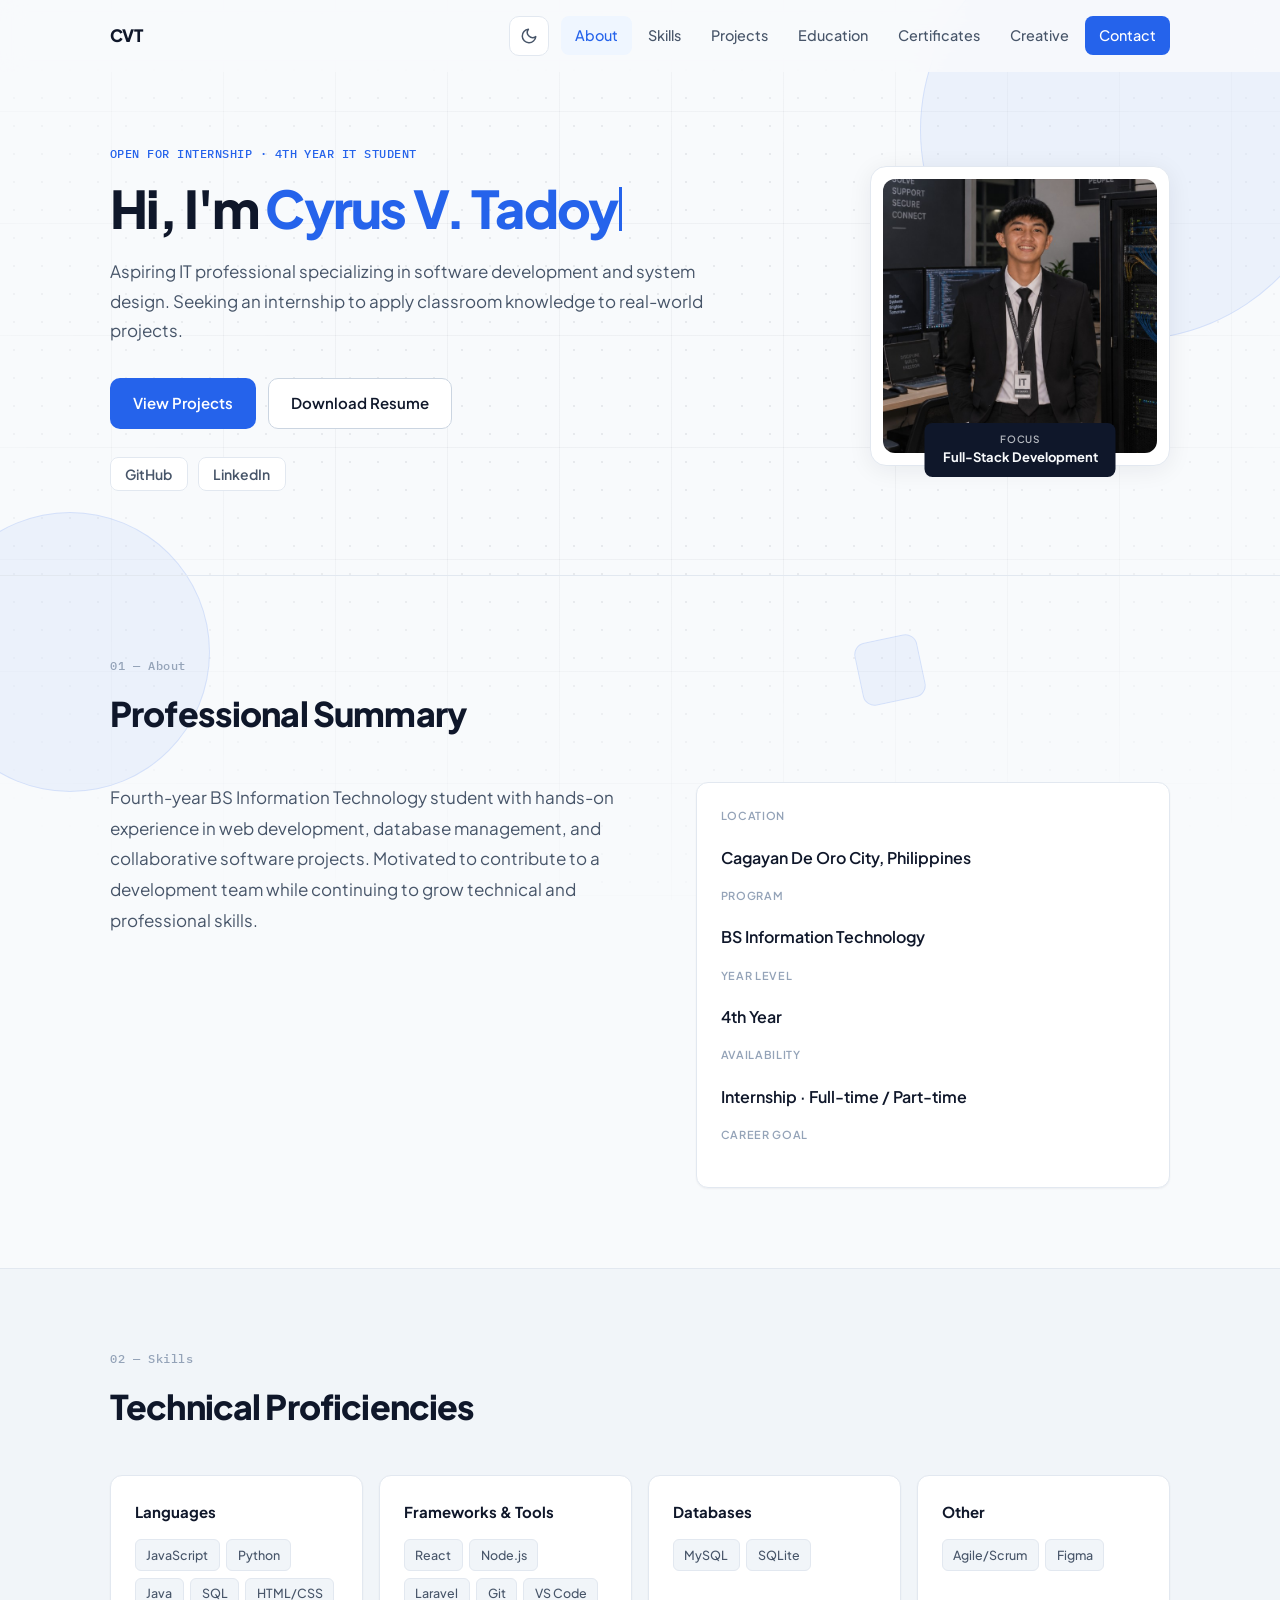
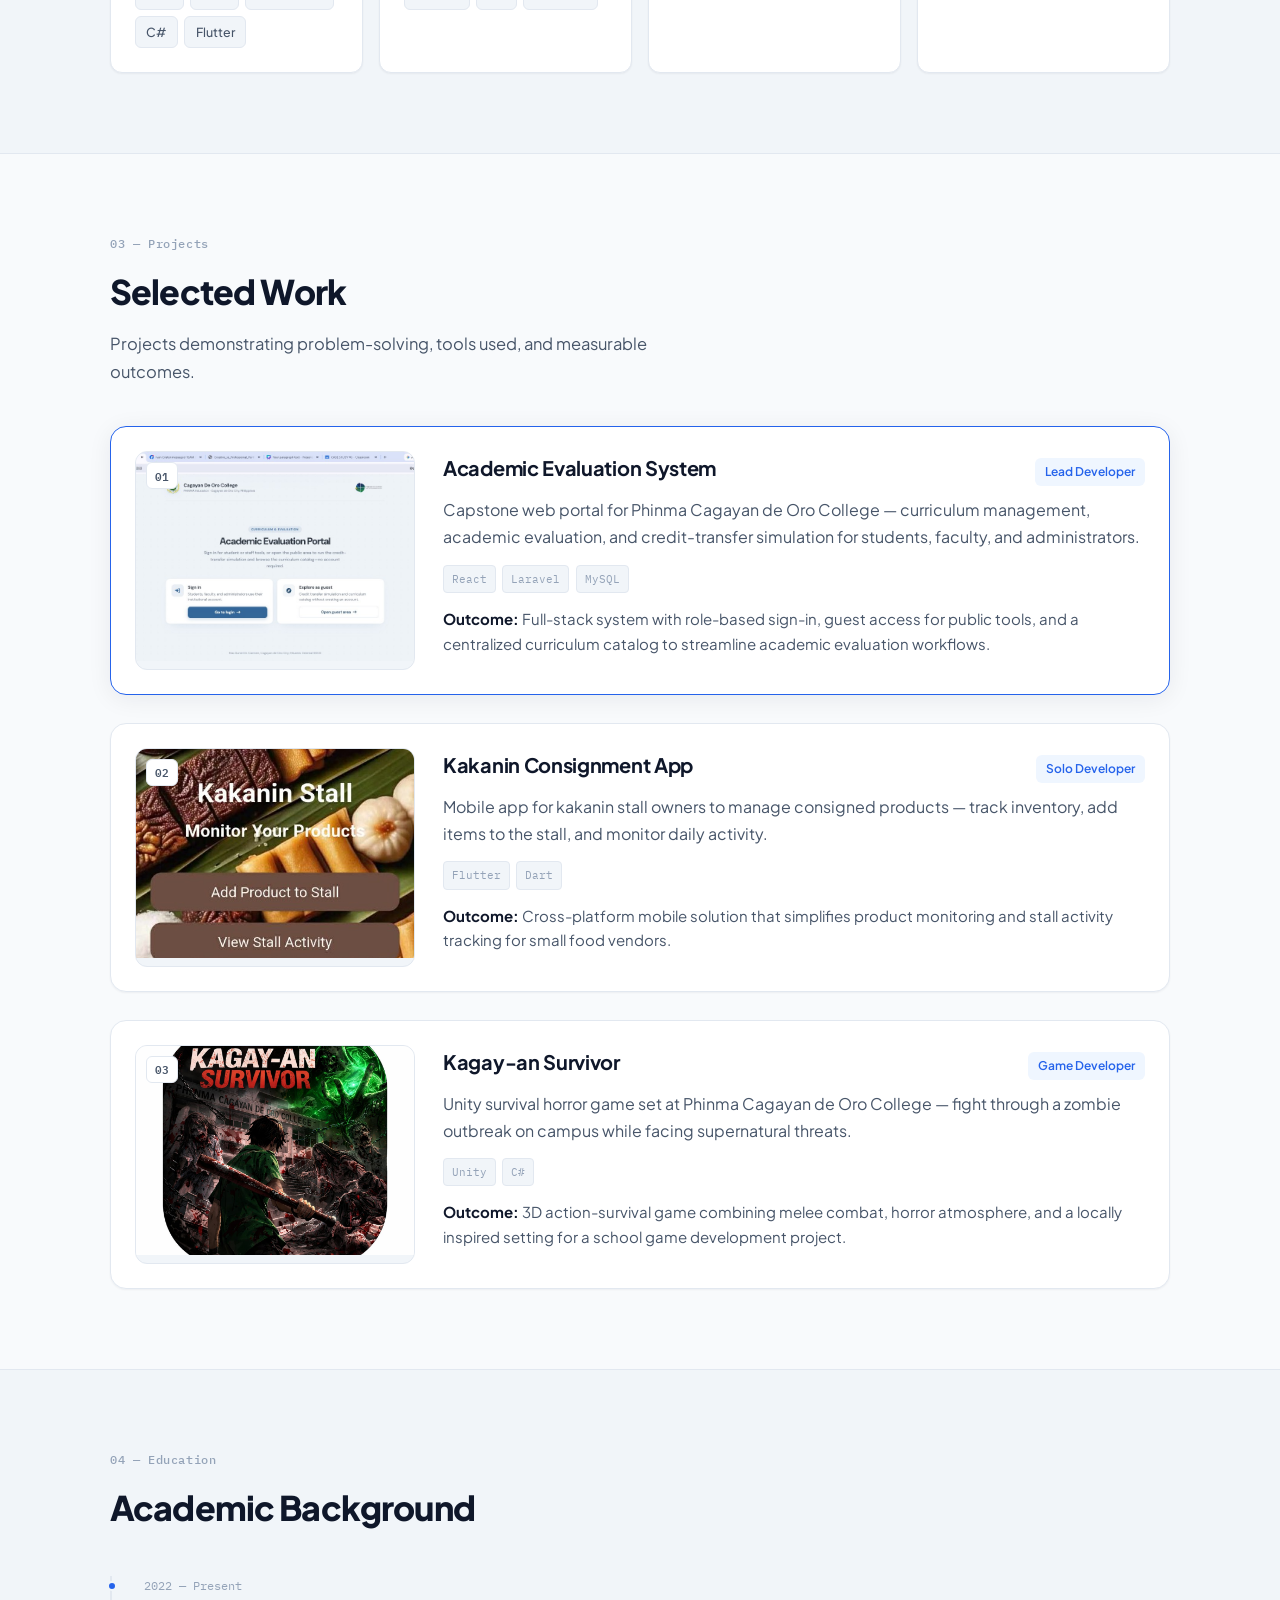
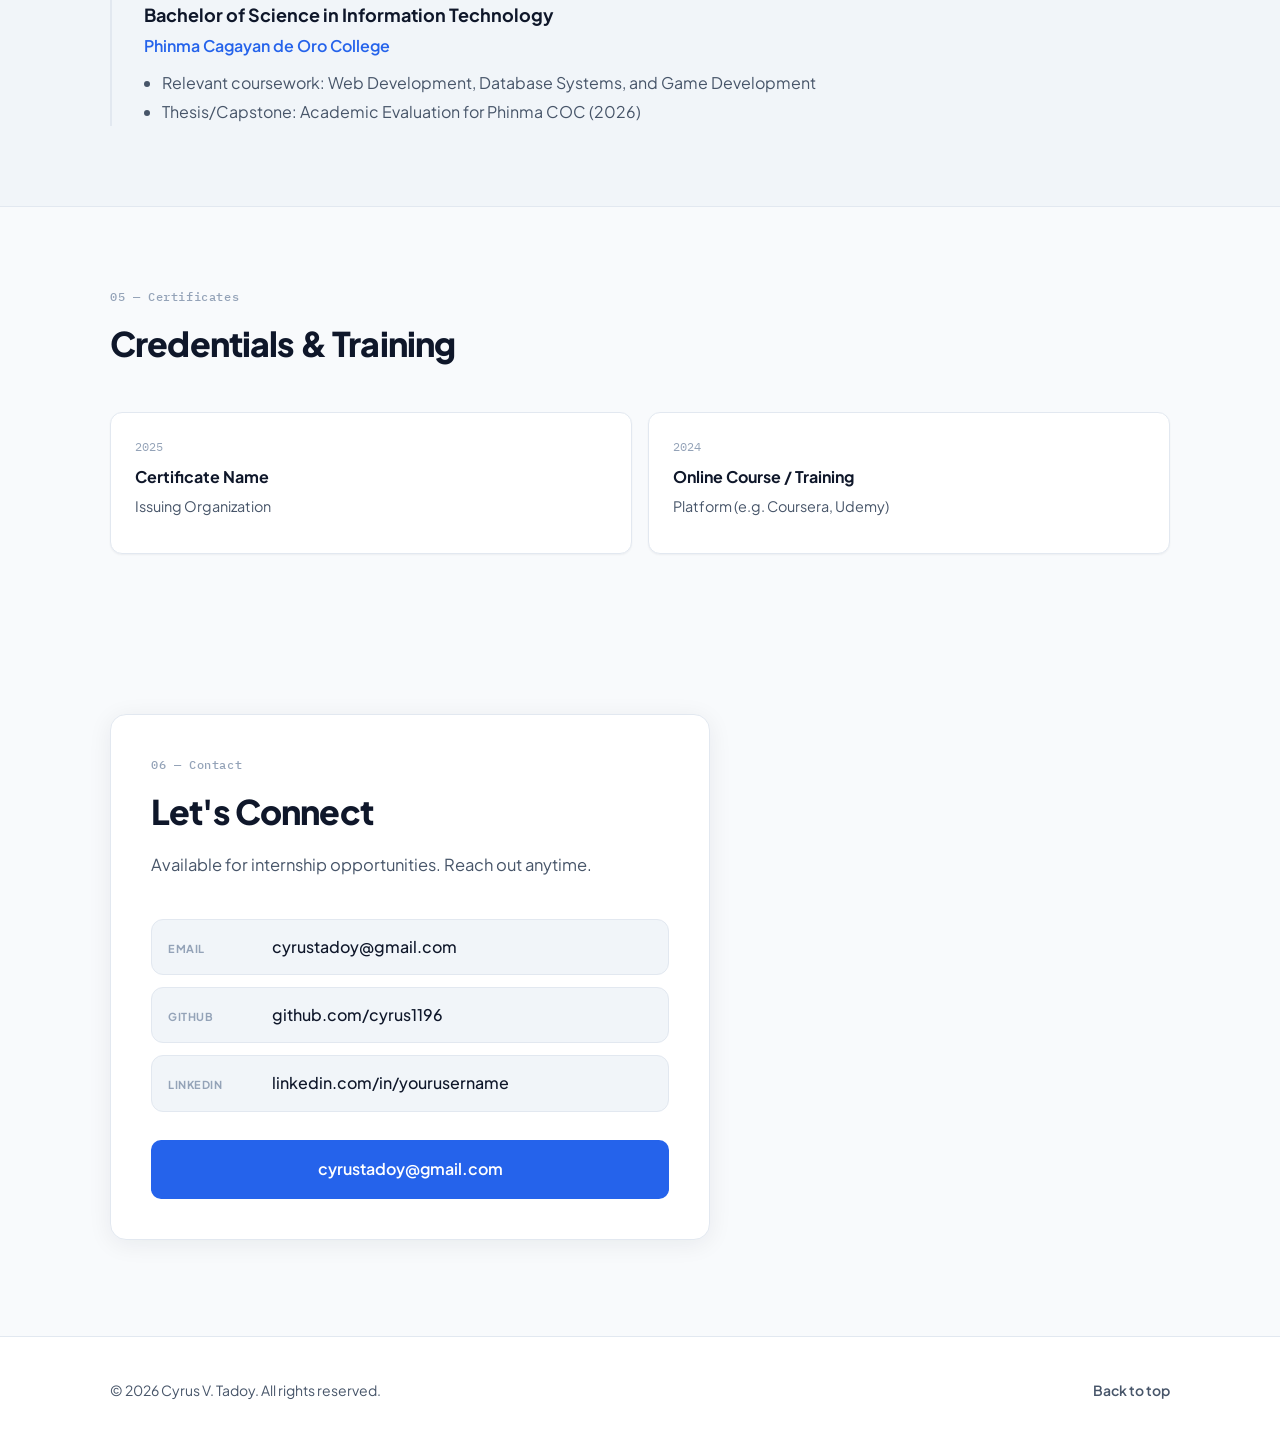
==== commit 7402cea9: "Add creative CYRUS NETWORK portfolio alongside professional site. Co-authored-by: Cursor <cursoragen" ====
--- a/index.html
+++ b/index.html
@@ -94,7 +94,7 @@
             <li><a href="#education">Education</a></li>
 
             <li><a href="#certificates">Certificates</a></li>
-
+            <li><a href="creative/index.html">Creative</a></li>
             <li><a href="#contact" class="nav-cta">Contact</a></li>
 
           </ul>
